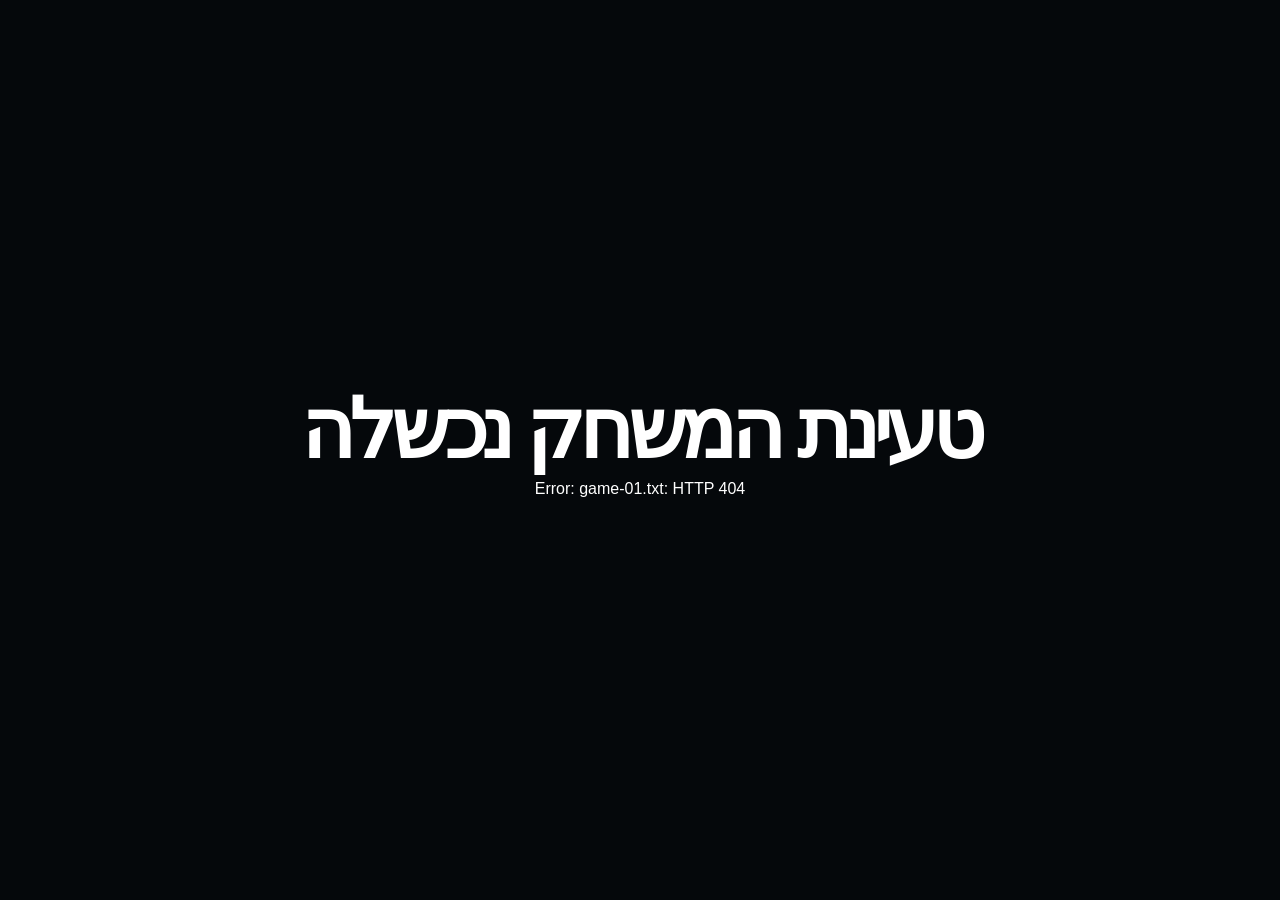
==== frontline-middle-east/index.html @ 78fa32b1 "Publish Frontline Middle East prototype page" ====
<!doctype html>
<html lang="he" dir="rtl">
<head>
  <meta charset="utf-8" />
  <meta name="viewport" content="width=device-width, initial-scale=1, maximum-scale=1, user-scalable=no" />
  <title>Frontline: Middle East — Prototype</title>
  <style>
:root {
  color-scheme: dark;
  font-family: Inter, Arial, "Noto Sans Hebrew", sans-serif;
  background: #05080b;
}

* { box-sizing: border-box; }
html, body { width: 100%; height: 100%; margin: 0; overflow: hidden; background: #05080b; }
body { user-select: none; }
button { font: inherit; }

#app { position: relative; width: 100%; height: 100%; isolation: isolate; }
#gameCanvas { display: block; width: 100%; height: 100%; background: #0a0e11; cursor: crosshair; image-rendering: auto; }

.overlay {
  position: absolute;
  z-index: 10;
  top: 50%;
  left: 50%;
  transform: translate(-50%, -50%);
  width: min(760px, calc(100vw - 34px));
  padding: 34px;
  border: 1px solid rgba(255,255,255,.16);
  border-radius: 18px;
  background: linear-gradient(145deg, rgba(8,14,18,.96), rgba(14,20,24,.88));
  box-shadow: 0 26px 90px rgba(0,0,0,.58), inset 0 1px rgba(255,255,255,.07);
  backdrop-filter: blur(16px);
}

.menu-card::before {
  content: "";
  position: absolute;
  inset: 0;
  pointer-events: none;
  border-radius: inherit;
  background: radial-gradient(circle at 82% 12%, rgba(255,157,73,.16), transparent 32%);
}

.eyebrow { direction: ltr; letter-spacing: .18em; font-size: 11px; opacity: .65; font-weight: 800; }
h1 { direction: ltr; margin: 10px 0 12px; font-size: clamp(45px, 7vw, 82px); line-height: .82; letter-spacing: -.065em; text-align: left; font-weight: 950; }
h1 span { color: #df9b58; font-size: .68em; letter-spacing: .02em; }
.lead { margin: 0 0 20px; line-height: 1.55; color: #cfd5d7; max-width: 650px; }

.mission-list { display: grid; grid-template-columns: repeat(3, 1fr); gap: 10px; margin: 20px 0; }
.mission {
  position: relative;
  min-height: 114px;
  padding: 15px;
  text-align: right;
  color: #e8edee;
  border: 1px solid rgba(255,255,255,.12);
  border-radius: 12px;
  background: rgba(255,255,255,.035);
  cursor: pointer;
  transition: transform .15s ease, border-color .15s ease, background .15s ease;
}
.mission:hover { transform: translateY(-2px); border-color: rgba(255,255,255,.28); }
.mission.active { border-color: #df9b58; background: rgba(223,155,88,.12); box-shadow: inset 0 0 0 1px rgba(223,155,88,.14); }
.mission b, .mission span, .mission em { display: block; }
.mission b { margin-bottom: 7px; font-size: 16px; }
.mission span { font-size: 12px; line-height: 1.45; color: #aeb9bd; }
.mission em { position: absolute; bottom: 12px; left: 12px; color: #7fd7a8; font-size: 10px; font-style: normal; font-weight: 800; }

button {
  appearance: none;
  border: 1px solid rgba(255,255,255,.18);
  border-radius: 10px;
  padding: 12px 18px;
  color: white;
  background: rgba(255,255,255,.06);
  cursor: pointer;
}
button:hover { background: rgba(255,255,255,.12); }
button.primary { width: 100%; border-color: #efb374; color: #0c1012; background: linear-gradient(180deg, #f1bc84, #d98b40); font-weight: 900; box-shadow: 0 9px 28px rgba(218,139,64,.22); }
button.primary:hover { filter: brightness(1.08); }

.controls-line { margin-top: 13px; font-size: 11px; color: #aeb7ba; text-align: center; }
.disclaimer { margin: 13px 0 0; padding-top: 12px; border-top: 1px solid rgba(255,255,255,.08); color: #7f8b8f; font-size: 10px; line-height: 1.45; }

.compact { width: min(390px, calc(100vw - 34px)); text-align: center; }
.compact h2 { margin: 8px 0 18px; font-size: 28px; }
.compact button { display: block; width: 100%; margin-top: 9px; }
.compact p { color: #b8c1c4; line-height: 1.55; }

.prompt { position: absolute; z-index: 6; left: 50%; bottom: 21%; transform: translateX(-50%); padding: 8px 14px; border: 1px solid rgba(255,255,255,.2); border-radius: 8px; background: rgba(7,10,12,.76); color: white; font-size: 13px; box-shadow: 0 8px 30px rgba(0,0,0,.35); }
.toast { position: absolute; z-index: 7; left: 50%; top: 14%; transform: translateX(-50%); padding: 10px 18px; border-radius: 9px; background: rgba(9,13,16,.82); border: 1px solid rgba(255,255,255,.13); color: #f2f4f4; font-weight: 800; font-size: 13px; transition: opacity .2s ease; }
.hidden { display: none !important; }

@media (max-width: 740px) {
  .overlay { padding: 22px; }
  .mission-list { grid-template-columns: 1fr; }
  .mission { min-height: 74px; }
  .mission em { position: static; margin-top: 6px; }
  h1 { font-size: 46px; }
}

</style>
</head>
<body>
  <main id="app">
    <canvas id="gameCanvas" aria-label="משחק יריות גוף ראשון"></canvas>

    <section id="mainMenu" class="overlay menu-card">
      <div class="eyebrow">PLAYABLE VERTICAL SLICE · OFFLINE</div>
      <h1>FRONTLINE<br><span>MIDDLE EAST</span></h1>
      <p class="lead">אב־טיפוס FPS מקורי עם שלוש חזיתות, תנועה חלקה, בינה מלאכותית, משימות, נשק, מינימפה ומערכת ייבוא מפות אזרחיות.</p>

      <div id="missionList" class="mission-list">
        <button class="mission active" data-level="south">
          <b>החזית הדרומית</b>
          <span>ישראל מול חמאס · רובע חופי צפוף</span>
          <em>זמין</em>
        </button>
        <button class="mission" data-level="north">
          <b>החזית הצפונית</b>
          <span>ישראל מול חיזבאללה · עיירת גבעות</span>
          <em>זמין</em>
        </button>
        <button class="mission" data-level="east">
          <b>החזית המזרחית</b>
          <span>ישראל מול איראן · מתחם תעשייתי</span>
          <em>זמין</em>
        </button>
      </div>

      <button id="startButton" class="primary">התחל משימה</button>
      <div class="controls-line">WASD תנועה · עכבר כיוון · לחצן שמאלי ירי · Shift ריצה · R טעינה · E אינטראקציה · Esc השהיה</div>
      <p class="disclaimer">המפות במשחק הן המחשה בדיונית. הממיר המצורף משתמש רק בגאוגרפיה אזרחית פומבית ומסנן מתקנים צבאיים ותשתיות רגישות.</p>
    </section>

    <section id="pauseMenu" class="overlay compact hidden">
      <h2>המשחק מושהה</h2>
      <button id="resumeButton" class="primary">המשך</button>
      <button id="restartButton">התחל מחדש</button>
      <button id="backButton">חזרה לתפריט</button>
    </section>

    <section id="resultMenu" class="overlay compact hidden">
      <div id="resultKicker" class="eyebrow">MISSION COMPLETE</div>
      <h2 id="resultTitle">המשימה הושלמה</h2>
      <p id="resultStats"></p>
      <button id="resultRestart" class="primary">שחק שוב</button>
      <button id="resultBack">בחירת חזית</button>
    </section>

    <div id="interactionPrompt" class="prompt hidden">E · אינטראקציה</div>
    <div id="toast" class="toast hidden"></div>
  </main>

  <script>
window.IMPORTED_LEVEL = null;
(async () => {
  try {
    const files = ["game-01.txt", "game-02.txt", "game-03.txt", "game-04.txt"];
    const parts = await Promise.all(files.map(async (file) => {
      const response = await fetch(file, { cache: "no-store" });
      if (!response.ok) throw new Error(`${file}: HTTP ${response.status}`);
      return response.text();
    }));
    (0, eval)(parts.join(""));
  } catch (error) {
    console.error(error);
    document.body.innerHTML = `<main style="font-family:Arial,sans-serif;background:#05080b;color:white;min-height:100vh;display:grid;place-items:center;text-align:center;padding:30px"><div><h1>טעינת המשחק נכשלה</h1><p>${String(error)}</p></div></main>`;
  }
})();
</script>
</body>
</html>
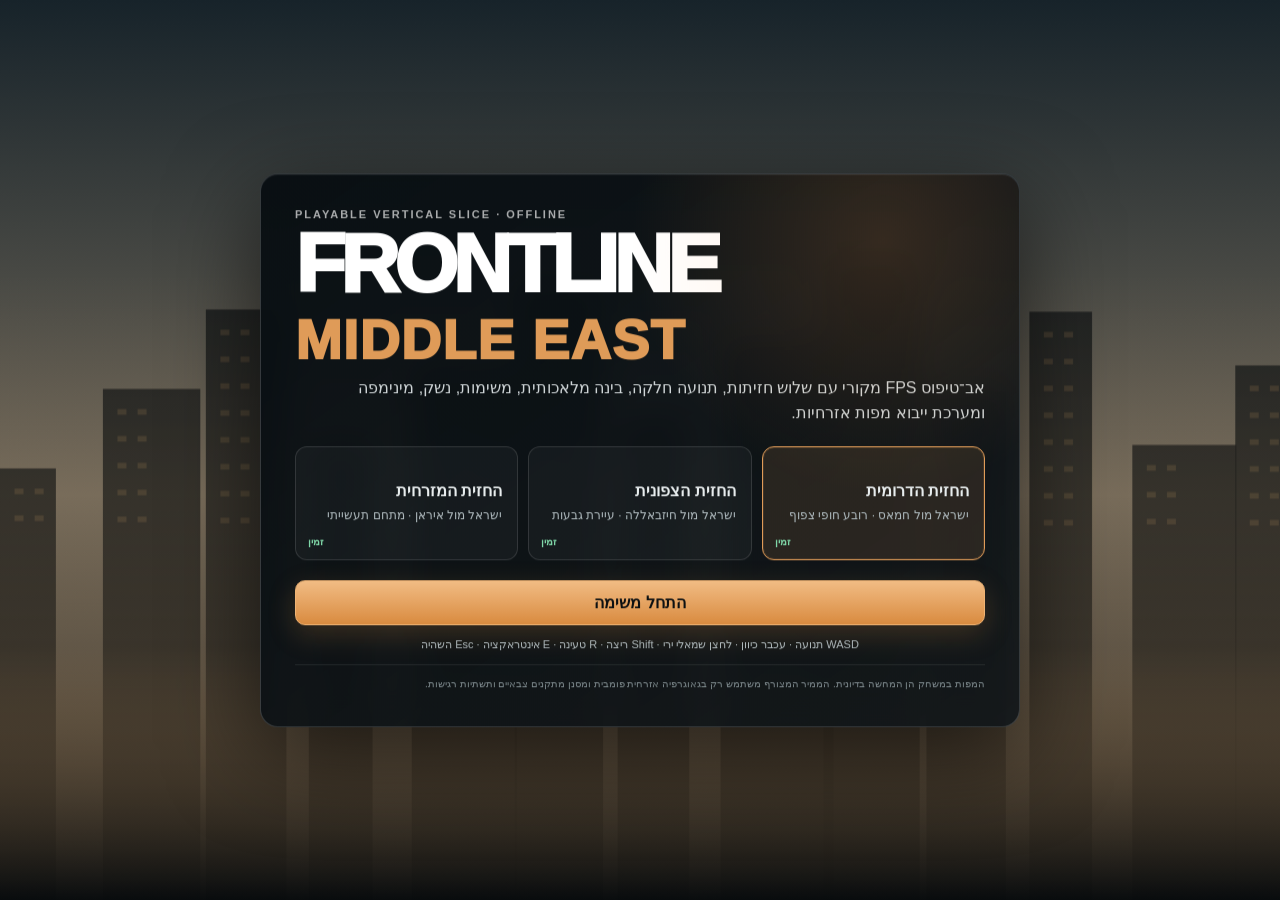
==== commit f5bc0dcc: "Finish online Frontline game loader" ====
--- a/frontline-middle-east/index.html
+++ b/frontline-middle-east/index.html
@@ -158,13 +158,20 @@
 window.IMPORTED_LEVEL = null;
 (async () => {
   try {
-    const files = ["game-01.txt", "game-02.txt", "game-03.txt", "game-04.txt"];
+    const files = ["game-1.dat", "game-2.dat"];
     const parts = await Promise.all(files.map(async (file) => {
       const response = await fetch(file, { cache: "no-store" });
       if (!response.ok) throw new Error(`${file}: HTTP ${response.status}`);
       return response.text();
     }));
-    (0, eval)(parts.join(""));
+    const binary = atob(parts.join(""));
+    const bytes = Uint8Array.from(binary, char => char.charCodeAt(0));
+    if (!("DecompressionStream" in window)) {
+      throw new Error("הדפדפן אינו תומך בטעינת המשחק. יש לפתוח ב-Chrome או Edge מעודכנים.");
+    }
+    const stream = new Blob([bytes]).stream().pipeThrough(new DecompressionStream("gzip"));
+    const code = await new Response(stream).text();
+    (0, eval)(code);
   } catch (error) {
     console.error(error);
     document.body.innerHTML = `<main style="font-family:Arial,sans-serif;background:#05080b;color:white;min-height:100vh;display:grid;place-items:center;text-align:center;padding:30px"><div><h1>טעינת המשחק נכשלה</h1><p>${String(error)}</p></div></main>`;
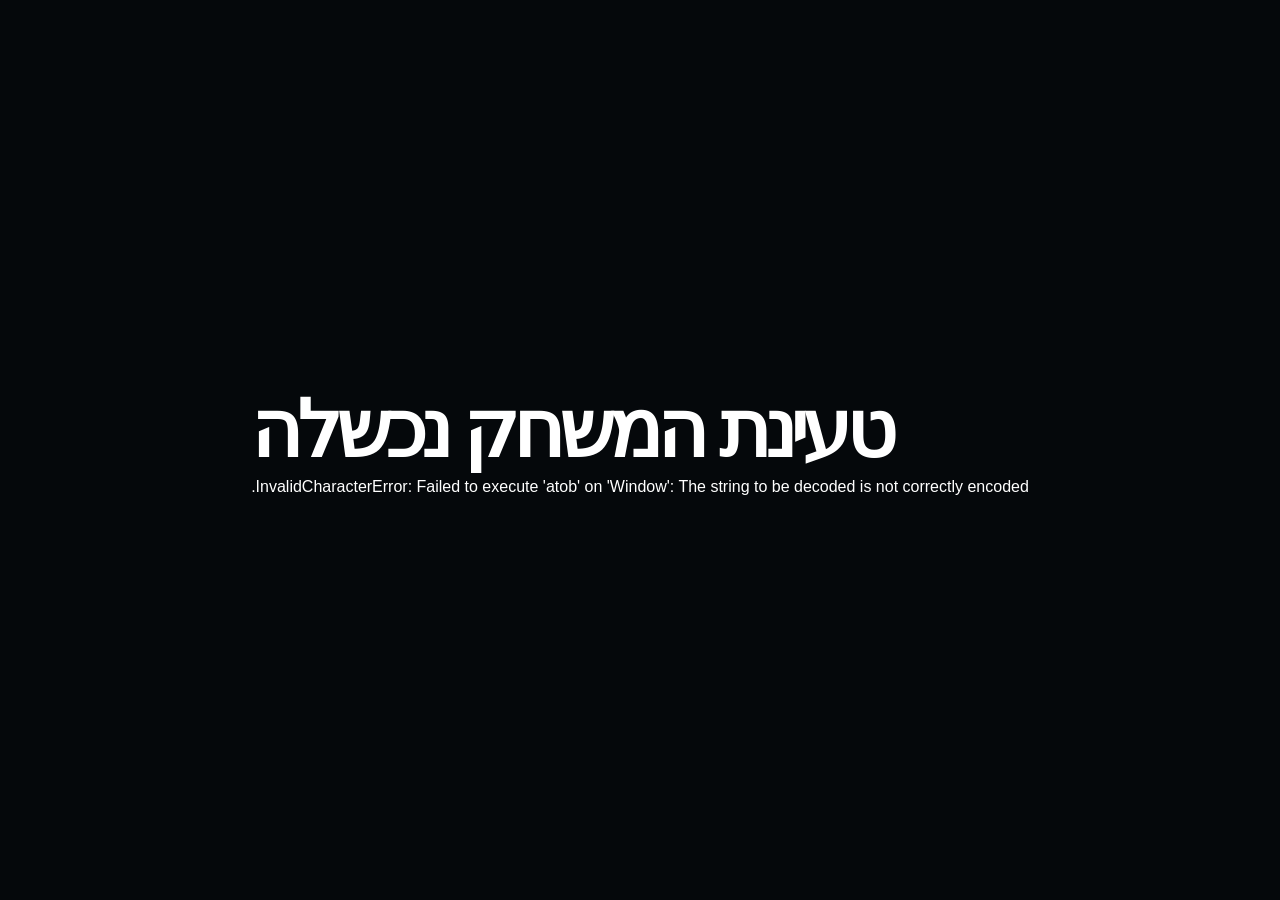
==== commit 349635e2: "Deploy Frontline loop build 0.4" ====
--- a/frontline-middle-east/index.html
+++ b/frontline-middle-east/index.html
@@ -3,141 +3,66 @@
 <head>
   <meta charset="utf-8" />
   <meta name="viewport" content="width=device-width, initial-scale=1, maximum-scale=1, user-scalable=no" />
-  <title>Frontline: Middle East — Prototype</title>
-  <style>
-:root {
-  color-scheme: dark;
-  font-family: Inter, Arial, "Noto Sans Hebrew", sans-serif;
-  background: #05080b;
-}
-
-* { box-sizing: border-box; }
-html, body { width: 100%; height: 100%; margin: 0; overflow: hidden; background: #05080b; }
-body { user-select: none; }
-button { font: inherit; }
-
-#app { position: relative; width: 100%; height: 100%; isolation: isolate; }
-#gameCanvas { display: block; width: 100%; height: 100%; background: #0a0e11; cursor: crosshair; image-rendering: auto; }
-
-.overlay {
-  position: absolute;
-  z-index: 10;
-  top: 50%;
-  left: 50%;
-  transform: translate(-50%, -50%);
-  width: min(760px, calc(100vw - 34px));
-  padding: 34px;
-  border: 1px solid rgba(255,255,255,.16);
-  border-radius: 18px;
-  background: linear-gradient(145deg, rgba(8,14,18,.96), rgba(14,20,24,.88));
-  box-shadow: 0 26px 90px rgba(0,0,0,.58), inset 0 1px rgba(255,255,255,.07);
-  backdrop-filter: blur(16px);
-}
-
-.menu-card::before {
-  content: "";
-  position: absolute;
-  inset: 0;
-  pointer-events: none;
-  border-radius: inherit;
-  background: radial-gradient(circle at 82% 12%, rgba(255,157,73,.16), transparent 32%);
-}
-
-.eyebrow { direction: ltr; letter-spacing: .18em; font-size: 11px; opacity: .65; font-weight: 800; }
-h1 { direction: ltr; margin: 10px 0 12px; font-size: clamp(45px, 7vw, 82px); line-height: .82; letter-spacing: -.065em; text-align: left; font-weight: 950; }
-h1 span { color: #df9b58; font-size: .68em; letter-spacing: .02em; }
-.lead { margin: 0 0 20px; line-height: 1.55; color: #cfd5d7; max-width: 650px; }
-
-.mission-list { display: grid; grid-template-columns: repeat(3, 1fr); gap: 10px; margin: 20px 0; }
-.mission {
-  position: relative;
-  min-height: 114px;
-  padding: 15px;
-  text-align: right;
-  color: #e8edee;
-  border: 1px solid rgba(255,255,255,.12);
-  border-radius: 12px;
-  background: rgba(255,255,255,.035);
-  cursor: pointer;
-  transition: transform .15s ease, border-color .15s ease, background .15s ease;
-}
-.mission:hover { transform: translateY(-2px); border-color: rgba(255,255,255,.28); }
-.mission.active { border-color: #df9b58; background: rgba(223,155,88,.12); box-shadow: inset 0 0 0 1px rgba(223,155,88,.14); }
-.mission b, .mission span, .mission em { display: block; }
-.mission b { margin-bottom: 7px; font-size: 16px; }
-.mission span { font-size: 12px; line-height: 1.45; color: #aeb9bd; }
-.mission em { position: absolute; bottom: 12px; left: 12px; color: #7fd7a8; font-size: 10px; font-style: normal; font-weight: 800; }
-
-button {
-  appearance: none;
-  border: 1px solid rgba(255,255,255,.18);
-  border-radius: 10px;
-  padding: 12px 18px;
-  color: white;
-  background: rgba(255,255,255,.06);
-  cursor: pointer;
-}
-button:hover { background: rgba(255,255,255,.12); }
-button.primary { width: 100%; border-color: #efb374; color: #0c1012; background: linear-gradient(180deg, #f1bc84, #d98b40); font-weight: 900; box-shadow: 0 9px 28px rgba(218,139,64,.22); }
-button.primary:hover { filter: brightness(1.08); }
-
-.controls-line { margin-top: 13px; font-size: 11px; color: #aeb7ba; text-align: center; }
-.disclaimer { margin: 13px 0 0; padding-top: 12px; border-top: 1px solid rgba(255,255,255,.08); color: #7f8b8f; font-size: 10px; line-height: 1.45; }
-
-.compact { width: min(390px, calc(100vw - 34px)); text-align: center; }
-.compact h2 { margin: 8px 0 18px; font-size: 28px; }
-.compact button { display: block; width: 100%; margin-top: 9px; }
-.compact p { color: #b8c1c4; line-height: 1.55; }
-
-.prompt { position: absolute; z-index: 6; left: 50%; bottom: 21%; transform: translateX(-50%); padding: 8px 14px; border: 1px solid rgba(255,255,255,.2); border-radius: 8px; background: rgba(7,10,12,.76); color: white; font-size: 13px; box-shadow: 0 8px 30px rgba(0,0,0,.35); }
-.toast { position: absolute; z-index: 7; left: 50%; top: 14%; transform: translateX(-50%); padding: 10px 18px; border-radius: 9px; background: rgba(9,13,16,.82); border: 1px solid rgba(255,255,255,.13); color: #f2f4f4; font-weight: 800; font-size: 13px; transition: opacity .2s ease; }
-.hidden { display: none !important; }
-
-@media (max-width: 740px) {
-  .overlay { padding: 22px; }
-  .mission-list { grid-template-columns: 1fr; }
-  .mission { min-height: 74px; }
-  .mission em { position: static; margin-top: 6px; }
-  h1 { font-size: 46px; }
-}
-
+  <meta name="theme-color" content="#070b0e" />
+  <title>Frontline: Middle East — Loop Build 0.4</title>
+  <style>:root{color-scheme:dark;font-family:Inter,Arial,"Noto Sans Hebrew",sans-serif;background:#05080b;--accent:#df9b58}*{box-sizing:border-box}html,body{width:100%;height:100%;margin:0;overflow:hidden;background:#05080b}body{user-select:none}button{font:inherit}#app{position:relative;width:100%;height:100%;isolation:isolate}#gameCanvas{display:block;width:100%;height:100%;background:#090d10;cursor:crosshair}.hidden{display:none!important}
+.boot-screen{position:absolute;z-index:30;inset:0;display:grid;place-content:center;gap:16px;background:radial-gradient(circle at center,#172028,#040607 70%);text-align:center;transition:opacity .55s ease,visibility .55s ease}.boot-screen.done{opacity:0;visibility:hidden}.boot-mark{direction:ltr;font-size:clamp(38px,7vw,78px);font-weight:950;letter-spacing:-.055em}.boot-line{width:min(340px,60vw);height:2px;background:#ffffff1a;overflow:hidden}.boot-line span{display:block;width:35%;height:100%;background:var(--accent);animation:boot 1.25s ease-in-out infinite}.boot-screen small{direction:ltr;color:#ffffff73;letter-spacing:.2em;font-size:9px}@keyframes boot{0%{transform:translateX(-110%)}100%{transform:translateX(400%)}}
+.overlay{position:absolute;z-index:10;top:50%;left:50%;transform:translate(-50%,-50%);width:min(860px,calc(100vw - 34px));padding:30px;border:1px solid #ffffff26;border-radius:17px;background:linear-gradient(145deg,#070c10f7,#10161be6);box-shadow:0 30px 105px #000a,inset 0 1px #ffffff12;backdrop-filter:blur(18px)}.menu-card:before{content:"";position:absolute;inset:0;border-radius:inherit;pointer-events:none;background:radial-gradient(circle at 84% 9%,#df9b582e,transparent 31%)}.menu-topline{position:relative;display:flex;align-items:center;justify-content:space-between;gap:14px}.eyebrow{direction:ltr;letter-spacing:.18em;font-size:10px;opacity:.62;font-weight:900}.live-badge{direction:ltr;display:flex;align-items:center;gap:7px;color:#90c8a8;font-size:9px;font-weight:900;letter-spacing:.12em}.live-badge i{width:6px;height:6px;border-radius:50%;background:#66d58f;box-shadow:0 0 13px #66d58f}h1{position:relative;direction:ltr;margin:11px 0 9px;font-size:clamp(45px,7vw,78px);line-height:.82;letter-spacing:-.067em;text-align:left;font-weight:950}h1 span{color:var(--accent);font-size:.67em;letter-spacing:.025em}.lead{position:relative;margin:0 0 16px;line-height:1.52;color:#c9d1d4;max-width:690px;font-size:14px}.section-label{position:relative;margin:13px 0 8px;color:#ffffff7a;font-size:10px;font-weight:900;letter-spacing:.07em}
+.mission-list{position:relative;display:grid;grid-template-columns:repeat(3,1fr);gap:9px}.mission{position:relative;min-height:105px;padding:14px;text-align:right;color:#e9edef;border:1px solid #ffffff1c;border-radius:10px;background:#ffffff08;cursor:pointer;transition:.16s ease;overflow:hidden}.mission:after{content:"";position:absolute;inset:auto 0 0;height:2px;transform:scaleX(0);background:var(--accent);transition:transform .16s}.mission:hover{transform:translateY(-2px);border-color:#ffffff40;background:#ffffff0e}.mission.active{border-color:#df9b58c7;background:#df9b581b;box-shadow:inset 0 0 0 1px #df9b581a}.mission.active:after{transform:scaleX(1)}.mission b,.mission span,.mission em{display:block}.mission b{margin-bottom:6px;font-size:15px}.mission span{color:#aeb8bc;font-size:11px;line-height:1.4}.mission em{position:absolute;bottom:10px;left:11px;direction:ltr;color:#d8a26d;font-size:8px;font-style:normal;font-weight:900;letter-spacing:.09em}.difficulty-list{position:relative;display:grid;grid-template-columns:repeat(3,1fr);gap:8px;margin-bottom:13px}.difficulty-list button{padding:9px 12px;text-align:right}.difficulty-list button small{display:block;margin-top:2px;color:#ffffff73;font-size:9px}.difficulty-list button.active{border-color:#df9b58cc;background:#df9b581f}
+button{appearance:none;border:1px solid #ffffff29;border-radius:9px;padding:11px 17px;color:#fff;background:#ffffff0e;cursor:pointer;transition:.14s}button:hover{background:#ffffff1b;border-color:#ffffff47}button.primary{display:flex;align-items:center;justify-content:center;gap:15px;width:100%;border-color:#efb374;color:#0c1012;background:linear-gradient(180deg,#efbb83,#d88a40);font-weight:950;box-shadow:0 9px 30px #da8b4033}button.primary:hover{filter:brightness(1.07)}button kbd{border:1px solid #00000047;border-radius:4px;padding:2px 5px;background:#0000001f;font:700 8px Arial}.controls-line{margin-top:10px;color:#aeb7ba;font-size:10px;text-align:center}.disclaimer{margin:10px 0 0;padding-top:9px;border-top:1px solid #ffffff12;color:#778489;font-size:9px;line-height:1.4}.compact{width:min(410px,calc(100vw - 34px));text-align:center}.compact h2{margin:8px 0 17px;font-size:28px}.compact button{display:block;width:100%;margin-top:8px}.compact p{color:#b8c1c4;line-height:1.55}.result-medals{display:flex;justify-content:center;flex-wrap:wrap;gap:7px;margin:12px 0 17px}.result-medals span{padding:6px 9px;border:1px solid #df9b5847;border-radius:20px;color:#e8b27b;background:#df9b5814;font-size:10px;font-weight:800}
+.prompt{position:absolute;z-index:7;left:50%;bottom:18%;transform:translateX(-50%);min-width:220px;padding:9px 13px;border:1px solid #ffffff30;border-radius:7px;background:#05090cc9;box-shadow:0 8px 34px #00000073;color:#fff;text-align:center;font-size:12px}.prompt strong{display:inline-grid;place-items:center;width:23px;height:23px;margin-left:8px;border:1px solid #ffffff61;border-radius:4px;background:#ffffff0f;font-size:11px}.hold-track{height:3px;margin-top:7px;overflow:hidden;background:#ffffff1f}.hold-track i{display:block;width:0;height:100%;background:var(--accent);transition:width .05s linear}.toast{position:absolute;z-index:8;left:50%;top:13%;transform:translateX(-50%);padding:9px 17px;border-radius:8px;background:#060a0dd6;border:1px solid #ffffff1f;box-shadow:0 10px 35px #00000059;color:#f2f4f4;font-weight:850;font-size:12px}.kill-feed{position:absolute;z-index:7;top:22px;right:22px;width:min(320px,36vw);pointer-events:none}.kill-feed div{margin-bottom:5px;padding:7px 10px;border-right:2px solid var(--accent);background:linear-gradient(90deg,transparent,#05090cad);color:#ffffffe0;text-align:right;font-size:10px;animation:feedIn .2s ease}@keyframes feedIn{from{opacity:0;transform:translateX(12px)}}.subtitle{position:absolute;z-index:7;left:50%;bottom:10%;transform:translateX(-50%);max-width:min(700px,82vw);padding:7px 12px;background:#000a;color:#fff;text-align:center;font-size:12px}
+@media(max-height:760px) and (min-width:741px){.overlay{padding:20px 24px}h1{font-size:58px}.lead{margin-bottom:9px;font-size:12px}.mission{min-height:88px}.section-label{margin-top:8px}.controls-line,.disclaimer{display:none}}@media(max-width:740px){.overlay{max-height:calc(100vh - 20px);overflow:auto;padding:20px}.mission-list,.difficulty-list{grid-template-columns:1fr}.mission{min-height:72px}.mission em{position:static;margin-top:5px}h1{font-size:44px}.menu-topline{align-items:flex-start}.controls-line{line-height:1.5}}
 </style>
 </head>
 <body>
   <main id="app">
     <canvas id="gameCanvas" aria-label="משחק יריות גוף ראשון"></canvas>
 
-    <section id="mainMenu" class="overlay menu-card">
-      <div class="eyebrow">PLAYABLE VERTICAL SLICE · OFFLINE</div>
+    <div id="bootScreen" class="boot-screen">
+      <div class="boot-mark">FRONTLINE</div>
+      <div class="boot-line"><span></span></div>
+      <small>INITIALIZING COMBAT SYSTEMS</small>
+    </div>
+
+    <section id="mainMenu" class="overlay menu-card hidden">
+      <div class="menu-topline">
+        <div class="eyebrow">PLAYABLE VERTICAL SLICE · LOOP BUILD 0.4</div>
+        <div class="live-badge"><i></i> LIVE DEVELOPMENT</div>
+      </div>
       <h1>FRONTLINE<br><span>MIDDLE EAST</span></h1>
-      <p class="lead">אב־טיפוס FPS מקורי עם שלוש חזיתות, תנועה חלקה, בינה מלאכותית, משימות, נשק, מינימפה ומערכת ייבוא מפות אזרחיות.</p>
+      <p class="lead">אב־טיפוס FPS מקורי ומשופר: כיוון דרך הכוונת, החלקה, רימונים, שני כלי נשק, אויבים טקטיים, תגבורות ואפקטי קרב קולנועיים.</p>
 
+      <div class="section-label">בחר חזית</div>
       <div id="missionList" class="mission-list">
         <button class="mission active" data-level="south">
-          <b>החזית הדרומית</b>
-          <span>ישראל מול חמאס · רובע חופי צפוף</span>
-          <em>זמין</em>
+          <b>החזית הדרומית</b><span>רובע חופי צפוף · לחימה מטווח קצר</span><em>OPERATION SANDGLASS</em>
         </button>
         <button class="mission" data-level="north">
-          <b>החזית הצפונית</b>
-          <span>ישראל מול חיזבאללה · עיירת גבעות</span>
-          <em>זמין</em>
+          <b>החזית הצפונית</b><span>עיירת גבעות · קווי ראייה משתנים</span><em>OPERATION CEDAR</em>
         </button>
         <button class="mission" data-level="east">
-          <b>החזית המזרחית</b>
-          <span>ישראל מול איראן · מתחם תעשייתי</span>
-          <em>זמין</em>
+          <b>החזית המזרחית</b><span>מתחם תעשייתי · קרבות לטווח בינוני</span><em>OPERATION ANVIL</em>
         </button>
       </div>
 
-      <button id="startButton" class="primary">התחל משימה</button>
-      <div class="controls-line">WASD תנועה · עכבר כיוון · לחצן שמאלי ירי · Shift ריצה · R טעינה · E אינטראקציה · Esc השהיה</div>
-      <p class="disclaimer">המפות במשחק הן המחשה בדיונית. הממיר המצורף משתמש רק בגאוגרפיה אזרחית פומבית ומסנן מתקנים צבאיים ותשתיות רגישות.</p>
+      <div class="section-label">רמת קושי</div>
+      <div id="difficultyList" class="difficulty-list">
+        <button data-difficulty="regular">רגיל<small>מאוזן ונגיש</small></button>
+        <button class="active" data-difficulty="hardened">קשוח<small>AI מהיר וטקטי</small></button>
+        <button data-difficulty="veteran">ותיק<small>מעט מקום לטעויות</small></button>
+      </div>
+
+      <button id="startButton" class="primary"><span>התחל משימה</span><kbd>ENTER</kbd></button>
+      <div class="controls-line">WASD תנועה · עכבר כיוון · קליק ירי · קליק ימני כוונת · Shift ריצה · Ctrl החלקה · G רימון · 1/2 החלפת נשק</div>
+      <p class="disclaimer">כל המפות והמשימות הן המחשה בדיונית. אין במשחק שחזור של מתקנים צבאיים, מטרות אזרחיות או תשתיות רגישות.</p>
     </section>
 
     <section id="pauseMenu" class="overlay compact hidden">
+      <div class="eyebrow">TACTICAL PAUSE</div>
       <h2>המשחק מושהה</h2>
       <button id="resumeButton" class="primary">המשך</button>
+      <button id="fullscreenButton">מסך מלא</button>
+      <button id="qualityButton">איכות: גבוהה</button>
       <button id="restartButton">התחל מחדש</button>
       <button id="backButton">חזרה לתפריט</button>
     </section>
@@ -146,37 +71,20 @@
       <div id="resultKicker" class="eyebrow">MISSION COMPLETE</div>
       <h2 id="resultTitle">המשימה הושלמה</h2>
       <p id="resultStats"></p>
+      <div id="resultMedals" class="result-medals"></div>
       <button id="resultRestart" class="primary">שחק שוב</button>
       <button id="resultBack">בחירת חזית</button>
     </section>
 
-    <div id="interactionPrompt" class="prompt hidden">E · אינטראקציה</div>
+    <div id="interactionPrompt" class="prompt hidden"><strong>E</strong><span id="interactionText">אינטראקציה</span><div class="hold-track"><i id="interactionProgress"></i></div></div>
     <div id="toast" class="toast hidden"></div>
+    <div id="killFeed" class="kill-feed"></div>
+    <div id="subtitle" class="subtitle hidden"></div>
   </main>
 
   <script>
-window.IMPORTED_LEVEL = null;
-(async () => {
-  try {
-    const files = ["game-1.dat", "game-2.dat"];
-    const parts = await Promise.all(files.map(async (file) => {
-      const response = await fetch(file, { cache: "no-store" });
-      if (!response.ok) throw new Error(`${file}: HTTP ${response.status}`);
-      return response.text();
-    }));
-    const binary = atob(parts.join(""));
-    const bytes = Uint8Array.from(binary, char => char.charCodeAt(0));
-    if (!("DecompressionStream" in window)) {
-      throw new Error("הדפדפן אינו תומך בטעינת המשחק. יש לפתוח ב-Chrome או Edge מעודכנים.");
-    }
-    const stream = new Blob([bytes]).stream().pipeThrough(new DecompressionStream("gzip"));
-    const code = await new Response(stream).text();
-    (0, eval)(code);
-  } catch (error) {
-    console.error(error);
-    document.body.innerHTML = `<main style="font-family:Arial,sans-serif;background:#05080b;color:white;min-height:100vh;display:grid;place-items:center;text-align:center;padding:30px"><div><h1>טעינת המשחק נכשלה</h1><p>${String(error)}</p></div></main>`;
-  }
-})();
+window.IMPORTED_LEVEL=null;
+(async()=>{try{const files=["v04-01.dat", "v04-02.dat", "v04-03.dat", "v04-04.dat", "v04-05.dat", "v04-06.dat"],parts=await Promise.all(files.map(async f=>{const r=await fetch(f,{cache:"no-store"});if(!r.ok)throw new Error(`${f}: HTTP ${r.status}`);return r.text()})),binary=atob(parts.join("")),bytes=Uint8Array.from(binary,c=>c.charCodeAt(0));if(!("DecompressionStream" in window))throw new Error("יש לפתוח ב-Chrome או Edge מעודכנים");const stream=new Blob([bytes]).stream().pipeThrough(new DecompressionStream("gzip")),code=await new Response(stream).text();(0,eval)(code)}catch(error){console.error(error);document.body.innerHTML=`<main style="font-family:Arial;background:#05080b;color:white;min-height:100vh;display:grid;place-items:center;text-align:center;padding:30px"><div><h1>טעינת המשחק נכשלה</h1><p>${String(error)}</p></div></main>`}})();
 </script>
 </body>
 </html>
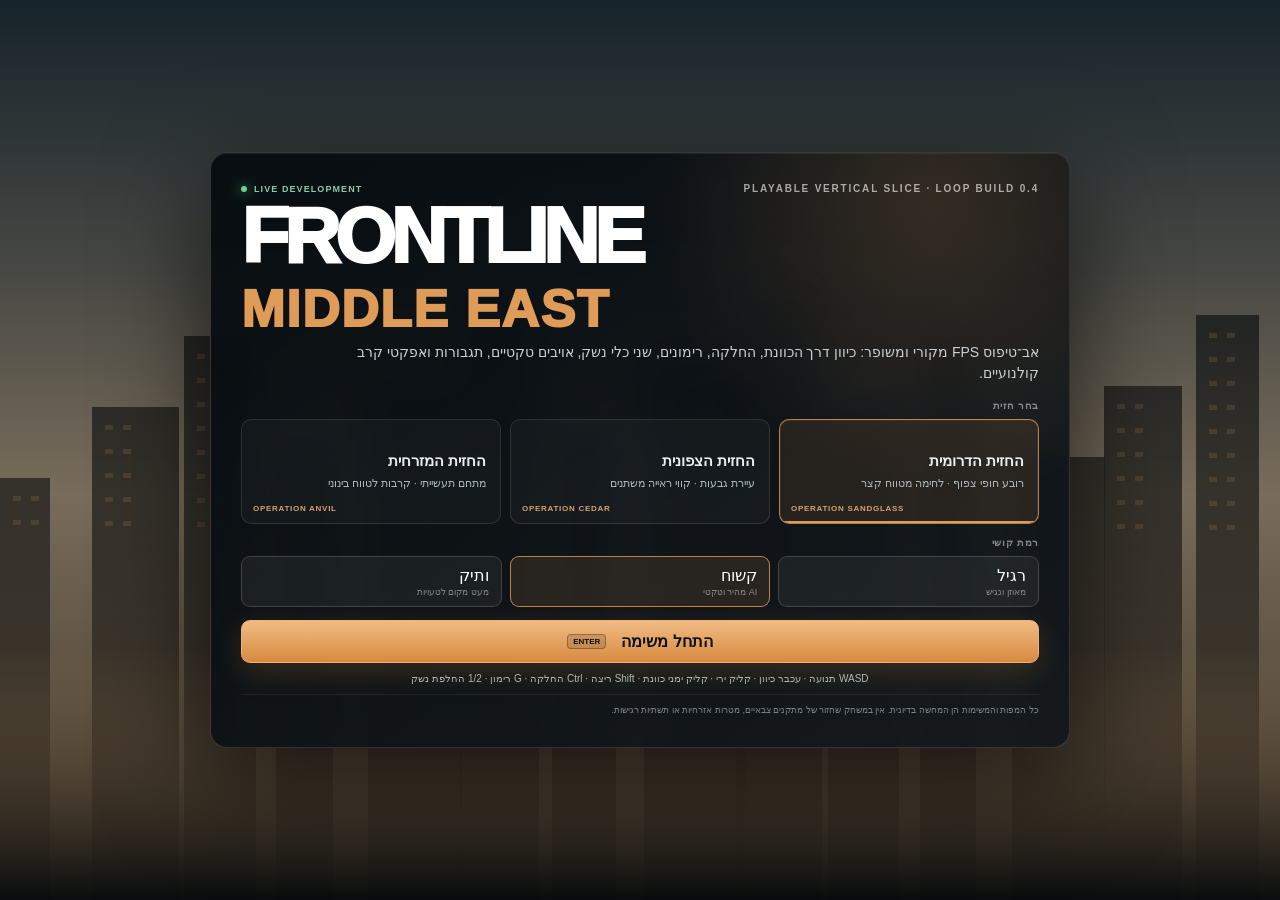
==== commit 09ce10c9: "Use verified Frontline engine chunks" ====
--- a/frontline-middle-east/index.html
+++ b/frontline-middle-east/index.html
@@ -84,7 +84,7 @@
 
   <script>
 window.IMPORTED_LEVEL=null;
-(async()=>{try{const files=["v04-01.dat", "v04-02.dat", "v04-03.dat", "v04-04.dat", "v04-05.dat", "v04-06.dat"],parts=await Promise.all(files.map(async f=>{const r=await fetch(f,{cache:"no-store"});if(!r.ok)throw new Error(`${f}: HTTP ${r.status}`);return r.text()})),binary=atob(parts.join("")),bytes=Uint8Array.from(binary,c=>c.charCodeAt(0));if(!("DecompressionStream" in window))throw new Error("יש לפתוח ב-Chrome או Edge מעודכנים");const stream=new Blob([bytes]).stream().pipeThrough(new DecompressionStream("gzip")),code=await new Response(stream).text();(0,eval)(code)}catch(error){console.error(error);document.body.innerHTML=`<main style="font-family:Arial;background:#05080b;color:white;min-height:100vh;display:grid;place-items:center;text-align:center;padding:30px"><div><h1>טעינת המשחק נכשלה</h1><p>${String(error)}</p></div></main>`}})();
+(async()=>{try{const files=["v04-01.dat", "v04-02a.dat", "v04-02b.dat", "v04-03.dat", "v04-04.dat", "v04-05.dat", "v04-06.dat"],parts=await Promise.all(files.map(async f=>{const r=await fetch(f,{cache:"no-store"});if(!r.ok)throw new Error(`${f}: HTTP ${r.status}`);return r.text()})),binary=atob(parts.join("").replace(/\s+/g,"")),bytes=Uint8Array.from(binary,c=>c.charCodeAt(0));if(!("DecompressionStream" in window))throw new Error("יש לפתוח ב-Chrome או Edge מעודכנים");const stream=new Blob([bytes]).stream().pipeThrough(new DecompressionStream("gzip")),code=await new Response(stream).text();(0,eval)(code)}catch(error){console.error(error);document.body.innerHTML=`<main style="font-family:Arial;background:#05080b;color:white;min-height:100vh;display:grid;place-items:center;text-align:center;padding:30px"><div><h1>טעינת המשחק נכשלה</h1><p>${String(error)}</p></div></main>`}})();
 </script>
 </body>
 </html>
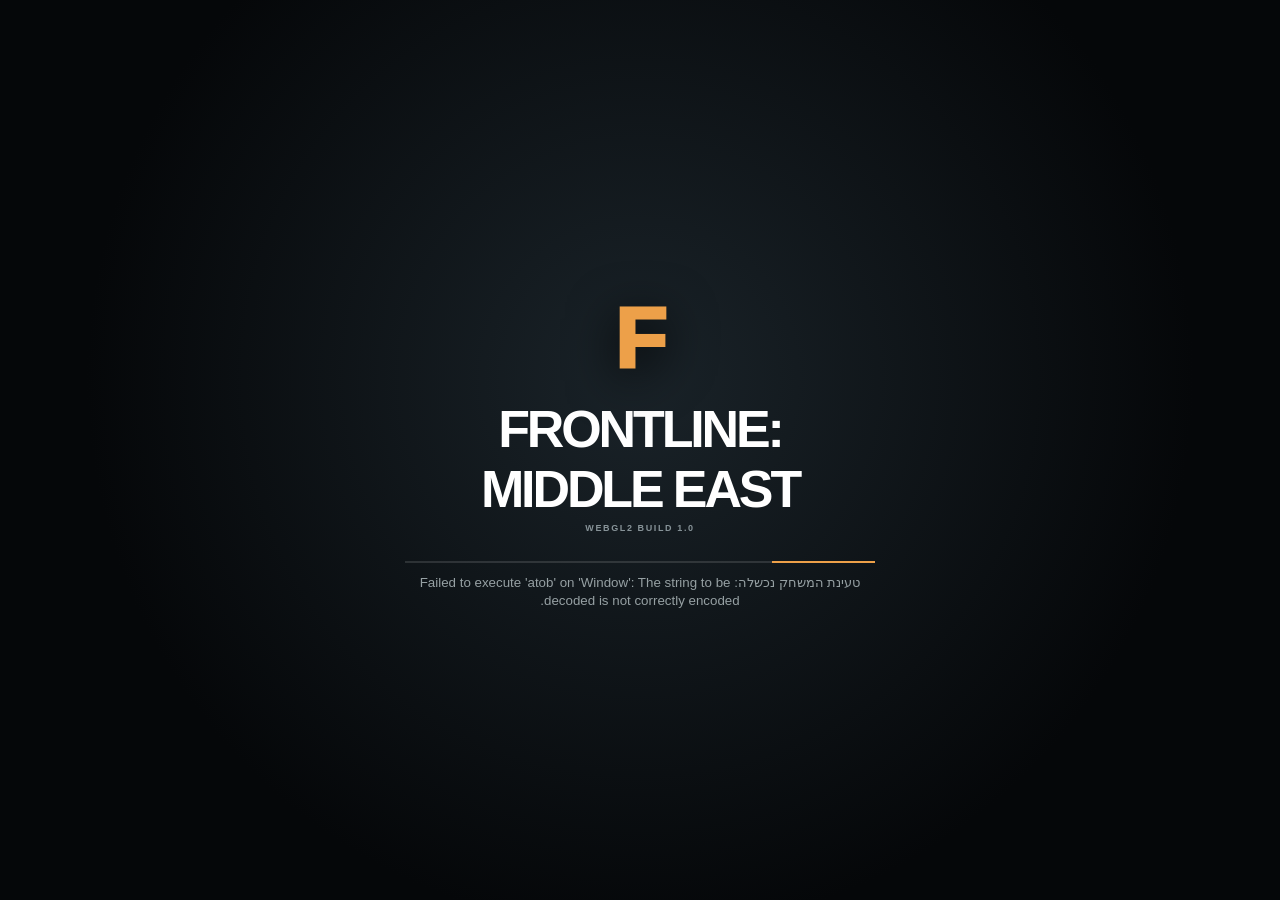
==== commit aad8e63b: "Deploy new Frontline WebGL2 3D build 1.0" ====
--- a/frontline-middle-east/index.html
+++ b/frontline-middle-east/index.html
@@ -1,90 +1 @@
-<!doctype html>
-<html lang="he" dir="rtl">
-<head>
-  <meta charset="utf-8" />
-  <meta name="viewport" content="width=device-width, initial-scale=1, maximum-scale=1, user-scalable=no" />
-  <meta name="theme-color" content="#070b0e" />
-  <title>Frontline: Middle East — Loop Build 0.4</title>
-  <style>:root{color-scheme:dark;font-family:Inter,Arial,"Noto Sans Hebrew",sans-serif;background:#05080b;--accent:#df9b58}*{box-sizing:border-box}html,body{width:100%;height:100%;margin:0;overflow:hidden;background:#05080b}body{user-select:none}button{font:inherit}#app{position:relative;width:100%;height:100%;isolation:isolate}#gameCanvas{display:block;width:100%;height:100%;background:#090d10;cursor:crosshair}.hidden{display:none!important}
-.boot-screen{position:absolute;z-index:30;inset:0;display:grid;place-content:center;gap:16px;background:radial-gradient(circle at center,#172028,#040607 70%);text-align:center;transition:opacity .55s ease,visibility .55s ease}.boot-screen.done{opacity:0;visibility:hidden}.boot-mark{direction:ltr;font-size:clamp(38px,7vw,78px);font-weight:950;letter-spacing:-.055em}.boot-line{width:min(340px,60vw);height:2px;background:#ffffff1a;overflow:hidden}.boot-line span{display:block;width:35%;height:100%;background:var(--accent);animation:boot 1.25s ease-in-out infinite}.boot-screen small{direction:ltr;color:#ffffff73;letter-spacing:.2em;font-size:9px}@keyframes boot{0%{transform:translateX(-110%)}100%{transform:translateX(400%)}}
-.overlay{position:absolute;z-index:10;top:50%;left:50%;transform:translate(-50%,-50%);width:min(860px,calc(100vw - 34px));padding:30px;border:1px solid #ffffff26;border-radius:17px;background:linear-gradient(145deg,#070c10f7,#10161be6);box-shadow:0 30px 105px #000a,inset 0 1px #ffffff12;backdrop-filter:blur(18px)}.menu-card:before{content:"";position:absolute;inset:0;border-radius:inherit;pointer-events:none;background:radial-gradient(circle at 84% 9%,#df9b582e,transparent 31%)}.menu-topline{position:relative;display:flex;align-items:center;justify-content:space-between;gap:14px}.eyebrow{direction:ltr;letter-spacing:.18em;font-size:10px;opacity:.62;font-weight:900}.live-badge{direction:ltr;display:flex;align-items:center;gap:7px;color:#90c8a8;font-size:9px;font-weight:900;letter-spacing:.12em}.live-badge i{width:6px;height:6px;border-radius:50%;background:#66d58f;box-shadow:0 0 13px #66d58f}h1{position:relative;direction:ltr;margin:11px 0 9px;font-size:clamp(45px,7vw,78px);line-height:.82;letter-spacing:-.067em;text-align:left;font-weight:950}h1 span{color:var(--accent);font-size:.67em;letter-spacing:.025em}.lead{position:relative;margin:0 0 16px;line-height:1.52;color:#c9d1d4;max-width:690px;font-size:14px}.section-label{position:relative;margin:13px 0 8px;color:#ffffff7a;font-size:10px;font-weight:900;letter-spacing:.07em}
-.mission-list{position:relative;display:grid;grid-template-columns:repeat(3,1fr);gap:9px}.mission{position:relative;min-height:105px;padding:14px;text-align:right;color:#e9edef;border:1px solid #ffffff1c;border-radius:10px;background:#ffffff08;cursor:pointer;transition:.16s ease;overflow:hidden}.mission:after{content:"";position:absolute;inset:auto 0 0;height:2px;transform:scaleX(0);background:var(--accent);transition:transform .16s}.mission:hover{transform:translateY(-2px);border-color:#ffffff40;background:#ffffff0e}.mission.active{border-color:#df9b58c7;background:#df9b581b;box-shadow:inset 0 0 0 1px #df9b581a}.mission.active:after{transform:scaleX(1)}.mission b,.mission span,.mission em{display:block}.mission b{margin-bottom:6px;font-size:15px}.mission span{color:#aeb8bc;font-size:11px;line-height:1.4}.mission em{position:absolute;bottom:10px;left:11px;direction:ltr;color:#d8a26d;font-size:8px;font-style:normal;font-weight:900;letter-spacing:.09em}.difficulty-list{position:relative;display:grid;grid-template-columns:repeat(3,1fr);gap:8px;margin-bottom:13px}.difficulty-list button{padding:9px 12px;text-align:right}.difficulty-list button small{display:block;margin-top:2px;color:#ffffff73;font-size:9px}.difficulty-list button.active{border-color:#df9b58cc;background:#df9b581f}
-button{appearance:none;border:1px solid #ffffff29;border-radius:9px;padding:11px 17px;color:#fff;background:#ffffff0e;cursor:pointer;transition:.14s}button:hover{background:#ffffff1b;border-color:#ffffff47}button.primary{display:flex;align-items:center;justify-content:center;gap:15px;width:100%;border-color:#efb374;color:#0c1012;background:linear-gradient(180deg,#efbb83,#d88a40);font-weight:950;box-shadow:0 9px 30px #da8b4033}button.primary:hover{filter:brightness(1.07)}button kbd{border:1px solid #00000047;border-radius:4px;padding:2px 5px;background:#0000001f;font:700 8px Arial}.controls-line{margin-top:10px;color:#aeb7ba;font-size:10px;text-align:center}.disclaimer{margin:10px 0 0;padding-top:9px;border-top:1px solid #ffffff12;color:#778489;font-size:9px;line-height:1.4}.compact{width:min(410px,calc(100vw - 34px));text-align:center}.compact h2{margin:8px 0 17px;font-size:28px}.compact button{display:block;width:100%;margin-top:8px}.compact p{color:#b8c1c4;line-height:1.55}.result-medals{display:flex;justify-content:center;flex-wrap:wrap;gap:7px;margin:12px 0 17px}.result-medals span{padding:6px 9px;border:1px solid #df9b5847;border-radius:20px;color:#e8b27b;background:#df9b5814;font-size:10px;font-weight:800}
-.prompt{position:absolute;z-index:7;left:50%;bottom:18%;transform:translateX(-50%);min-width:220px;padding:9px 13px;border:1px solid #ffffff30;border-radius:7px;background:#05090cc9;box-shadow:0 8px 34px #00000073;color:#fff;text-align:center;font-size:12px}.prompt strong{display:inline-grid;place-items:center;width:23px;height:23px;margin-left:8px;border:1px solid #ffffff61;border-radius:4px;background:#ffffff0f;font-size:11px}.hold-track{height:3px;margin-top:7px;overflow:hidden;background:#ffffff1f}.hold-track i{display:block;width:0;height:100%;background:var(--accent);transition:width .05s linear}.toast{position:absolute;z-index:8;left:50%;top:13%;transform:translateX(-50%);padding:9px 17px;border-radius:8px;background:#060a0dd6;border:1px solid #ffffff1f;box-shadow:0 10px 35px #00000059;color:#f2f4f4;font-weight:850;font-size:12px}.kill-feed{position:absolute;z-index:7;top:22px;right:22px;width:min(320px,36vw);pointer-events:none}.kill-feed div{margin-bottom:5px;padding:7px 10px;border-right:2px solid var(--accent);background:linear-gradient(90deg,transparent,#05090cad);color:#ffffffe0;text-align:right;font-size:10px;animation:feedIn .2s ease}@keyframes feedIn{from{opacity:0;transform:translateX(12px)}}.subtitle{position:absolute;z-index:7;left:50%;bottom:10%;transform:translateX(-50%);max-width:min(700px,82vw);padding:7px 12px;background:#000a;color:#fff;text-align:center;font-size:12px}
-@media(max-height:760px) and (min-width:741px){.overlay{padding:20px 24px}h1{font-size:58px}.lead{margin-bottom:9px;font-size:12px}.mission{min-height:88px}.section-label{margin-top:8px}.controls-line,.disclaimer{display:none}}@media(max-width:740px){.overlay{max-height:calc(100vh - 20px);overflow:auto;padding:20px}.mission-list,.difficulty-list{grid-template-columns:1fr}.mission{min-height:72px}.mission em{position:static;margin-top:5px}h1{font-size:44px}.menu-topline{align-items:flex-start}.controls-line{line-height:1.5}}
-</style>
-</head>
-<body>
-  <main id="app">
-    <canvas id="gameCanvas" aria-label="משחק יריות גוף ראשון"></canvas>
-
-    <div id="bootScreen" class="boot-screen">
-      <div class="boot-mark">FRONTLINE</div>
-      <div class="boot-line"><span></span></div>
-      <small>INITIALIZING COMBAT SYSTEMS</small>
-    </div>
-
-    <section id="mainMenu" class="overlay menu-card hidden">
-      <div class="menu-topline">
-        <div class="eyebrow">PLAYABLE VERTICAL SLICE · LOOP BUILD 0.4</div>
-        <div class="live-badge"><i></i> LIVE DEVELOPMENT</div>
-      </div>
-      <h1>FRONTLINE<br><span>MIDDLE EAST</span></h1>
-      <p class="lead">אב־טיפוס FPS מקורי ומשופר: כיוון דרך הכוונת, החלקה, רימונים, שני כלי נשק, אויבים טקטיים, תגבורות ואפקטי קרב קולנועיים.</p>
-
-      <div class="section-label">בחר חזית</div>
-      <div id="missionList" class="mission-list">
-        <button class="mission active" data-level="south">
-          <b>החזית הדרומית</b><span>רובע חופי צפוף · לחימה מטווח קצר</span><em>OPERATION SANDGLASS</em>
-        </button>
-        <button class="mission" data-level="north">
-          <b>החזית הצפונית</b><span>עיירת גבעות · קווי ראייה משתנים</span><em>OPERATION CEDAR</em>
-        </button>
-        <button class="mission" data-level="east">
-          <b>החזית המזרחית</b><span>מתחם תעשייתי · קרבות לטווח בינוני</span><em>OPERATION ANVIL</em>
-        </button>
-      </div>
-
-      <div class="section-label">רמת קושי</div>
-      <div id="difficultyList" class="difficulty-list">
-        <button data-difficulty="regular">רגיל<small>מאוזן ונגיש</small></button>
-        <button class="active" data-difficulty="hardened">קשוח<small>AI מהיר וטקטי</small></button>
-        <button data-difficulty="veteran">ותיק<small>מעט מקום לטעויות</small></button>
-      </div>
-
-      <button id="startButton" class="primary"><span>התחל משימה</span><kbd>ENTER</kbd></button>
-      <div class="controls-line">WASD תנועה · עכבר כיוון · קליק ירי · קליק ימני כוונת · Shift ריצה · Ctrl החלקה · G רימון · 1/2 החלפת נשק</div>
-      <p class="disclaimer">כל המפות והמשימות הן המחשה בדיונית. אין במשחק שחזור של מתקנים צבאיים, מטרות אזרחיות או תשתיות רגישות.</p>
-    </section>
-
-    <section id="pauseMenu" class="overlay compact hidden">
-      <div class="eyebrow">TACTICAL PAUSE</div>
-      <h2>המשחק מושהה</h2>
-      <button id="resumeButton" class="primary">המשך</button>
-      <button id="fullscreenButton">מסך מלא</button>
-      <button id="qualityButton">איכות: גבוהה</button>
-      <button id="restartButton">התחל מחדש</button>
-      <button id="backButton">חזרה לתפריט</button>
-    </section>
-
-    <section id="resultMenu" class="overlay compact hidden">
-      <div id="resultKicker" class="eyebrow">MISSION COMPLETE</div>
-      <h2 id="resultTitle">המשימה הושלמה</h2>
-      <p id="resultStats"></p>
-      <div id="resultMedals" class="result-medals"></div>
-      <button id="resultRestart" class="primary">שחק שוב</button>
-      <button id="resultBack">בחירת חזית</button>
-    </section>
-
-    <div id="interactionPrompt" class="prompt hidden"><strong>E</strong><span id="interactionText">אינטראקציה</span><div class="hold-track"><i id="interactionProgress"></i></div></div>
-    <div id="toast" class="toast hidden"></div>
-    <div id="killFeed" class="kill-feed"></div>
-    <div id="subtitle" class="subtitle hidden"></div>
-  </main>
-
-  <script>
-window.IMPORTED_LEVEL=null;
-(async()=>{try{const files=["v04-01.dat", "v04-02a.dat", "v04-02b.dat", "v04-03.dat", "v04-04.dat", "v04-05.dat", "v04-06.dat"],parts=await Promise.all(files.map(async f=>{const r=await fetch(f,{cache:"no-store"});if(!r.ok)throw new Error(`${f}: HTTP ${r.status}`);return r.text()})),binary=atob(parts.join("").replace(/\s+/g,"")),bytes=Uint8Array.from(binary,c=>c.charCodeAt(0));if(!("DecompressionStream" in window))throw new Error("יש לפתוח ב-Chrome או Edge מעודכנים");const stream=new Blob([bytes]).stream().pipeThrough(new DecompressionStream("gzip")),code=await new Response(stream).text();(0,eval)(code)}catch(error){console.error(error);document.body.innerHTML=`<main style="font-family:Arial;background:#05080b;color:white;min-height:100vh;display:grid;place-items:center;text-align:center;padding:30px"><div><h1>טעינת המשחק נכשלה</h1><p>${String(error)}</p></div></main>`}})();
-</script>
-</body>
-</html>
+<!doctype html><html lang="he" dir="rtl"><head><meta charset="utf-8"><meta name="viewport" content="width=device-width,initial-scale=1,maximum-scale=1,user-scalable=no"><meta name="theme-color" content="#07090b"><title>FRONTLINE: MIDDLE EAST — WebGL2</title><style>*{box-sizing:border-box}html,body{height:100%;margin:0;background:#050709;color:white;font-family:Arial,sans-serif;overflow:hidden}main{height:100%;display:grid;place-items:center;background:radial-gradient(circle at 50% 42%,#1a2329,#050709 67%)}.wrap{width:min(470px,82vw);text-align:center}.logo{font-size:85px;font-weight:950;color:#eda049;filter:drop-shadow(0 12px 25px #000)}h1{direction:ltr;margin:10px 0 4px;font-size:clamp(30px,7vw,52px);letter-spacing:-.06em}p{margin:0;color:#879398;font:700 9px Arial;letter-spacing:.18em;direction:ltr}.bar{height:2px;margin:28px auto 10px;background:#ffffff20;overflow:hidden}.bar i{display:block;width:22%;height:100%;background:#eda049;animation:l 1.1s ease-in-out infinite}small{color:#96a0a3}@keyframes l{from{transform:translateX(-120%)}to{transform:translateX(600%)}}</style></head><body><main><div class="wrap"><div class="logo">F</div><h1>FRONTLINE: MIDDLE EAST</h1><p>WEBGL2 BUILD 1.0</p><div class="bar"><i></i></div><small id="s">טוען מנוע תלת־ממדי…</small></div></main><script>(async()=>{try{const f=["webgl2-01.dat", "webgl2-02.dat", "webgl2-03.dat", "webgl2-04.dat", "webgl2-05.dat", "webgl2-06.dat", "webgl2-07.dat"];let a=[];for(let i=0;i<f.length;i++){s.textContent=`טוען מנוע תלת־ממדי ${Math.round(i/f.length*100)}%`;const r=await fetch(f[i],{cache:'no-store'});if(!r.ok)throw Error(f[i]+': HTTP '+r.status);a.push(await r.text())}const b=atob(a.join('').replace(/\s/g,'')),u=Uint8Array.from(b,c=>c.charCodeAt(0));if(!('DecompressionStream'in window))throw Error('יש לפתוח ב-Chrome או Edge מעודכנים');const q=new Blob([u]).stream().pipeThrough(new DecompressionStream('gzip'));const page=await new Response(q).text();document.open();document.write(page);document.close()}catch(e){console.error(e);s.textContent='טעינת המשחק נכשלה: '+e.message}})();</script></body></html>
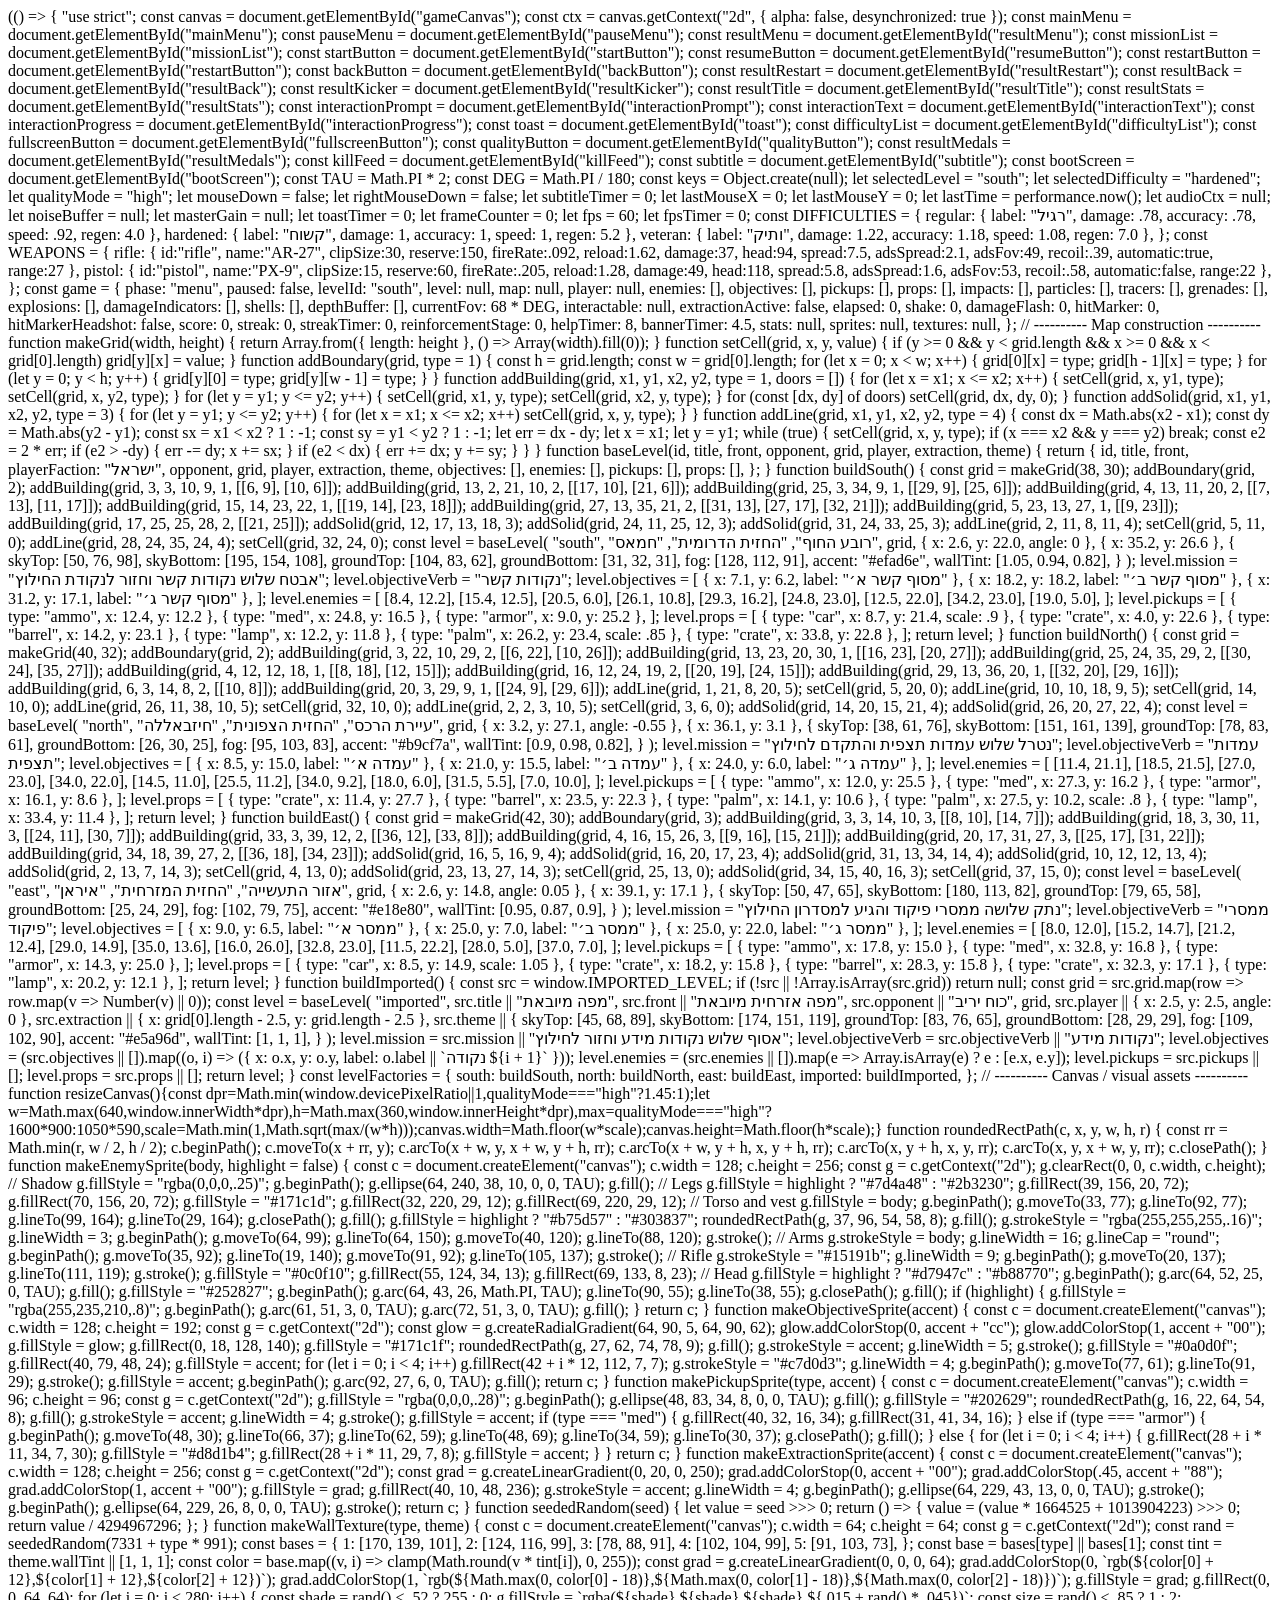
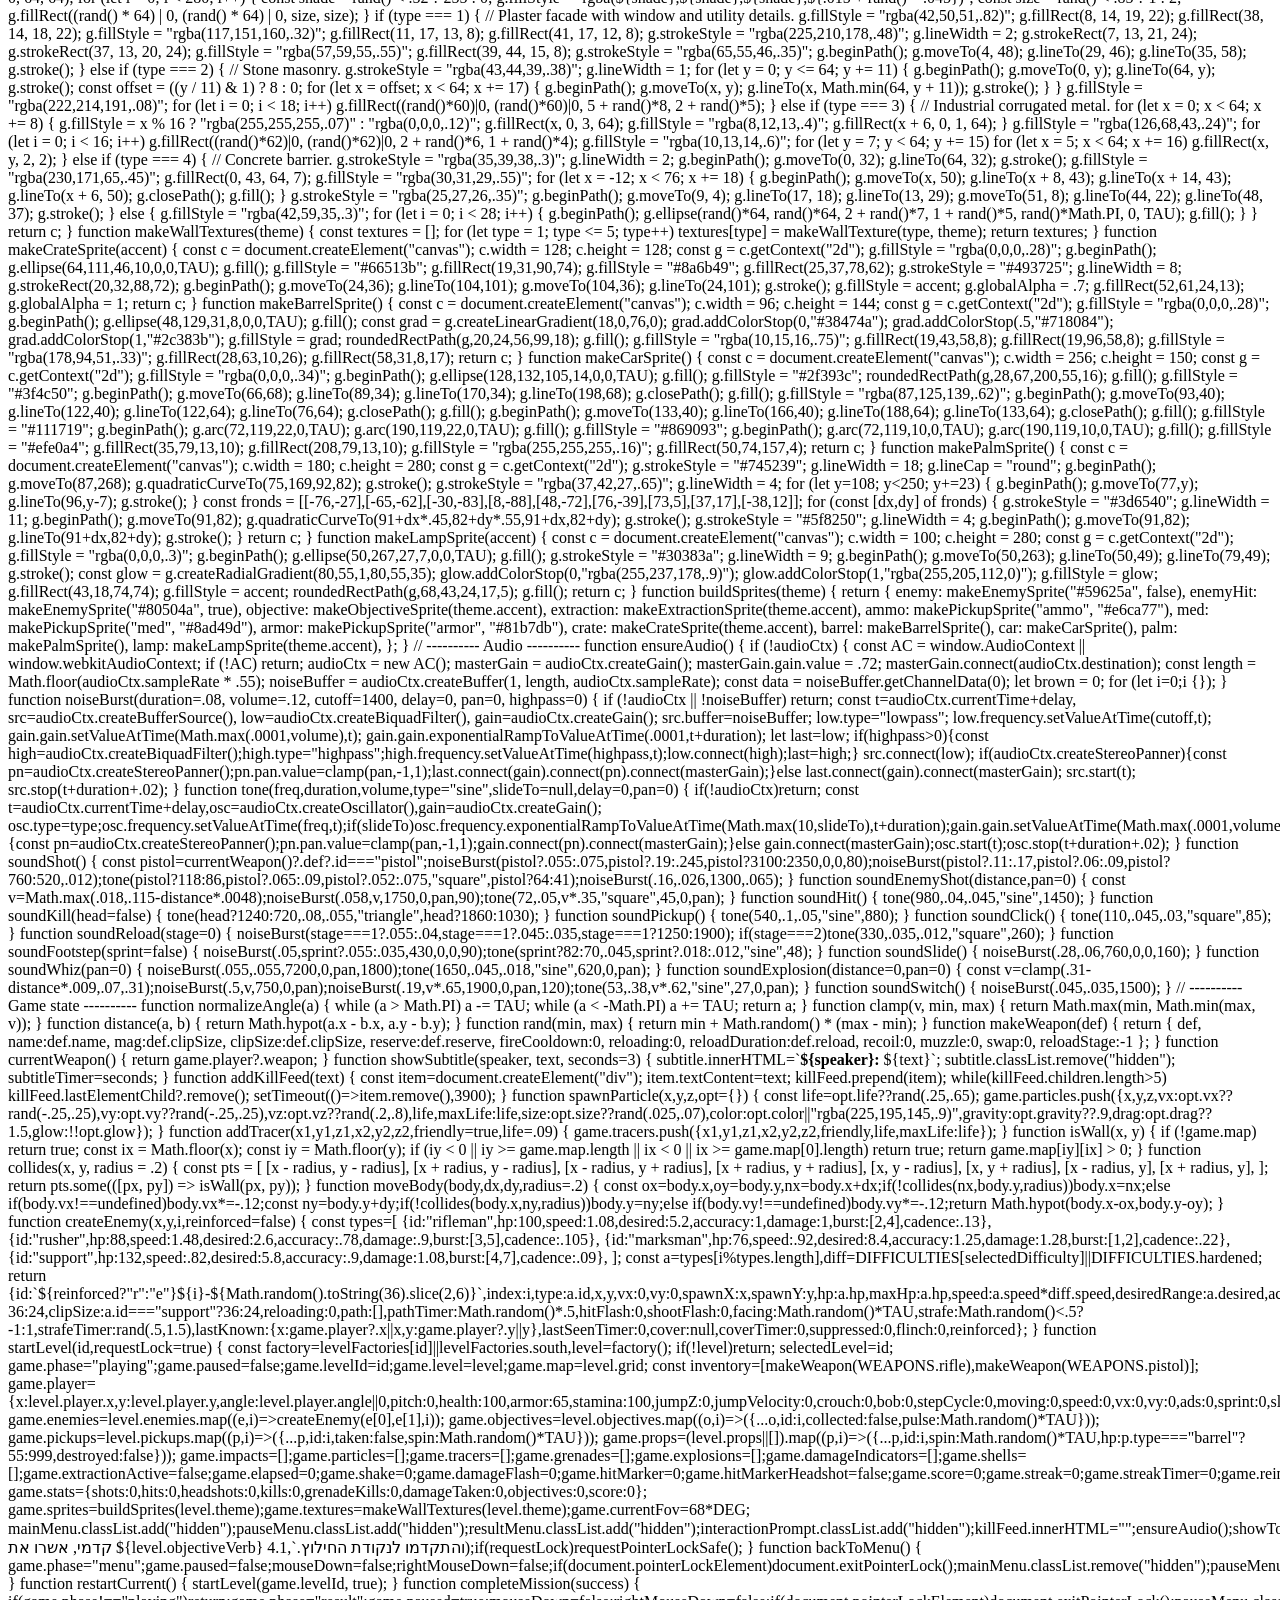
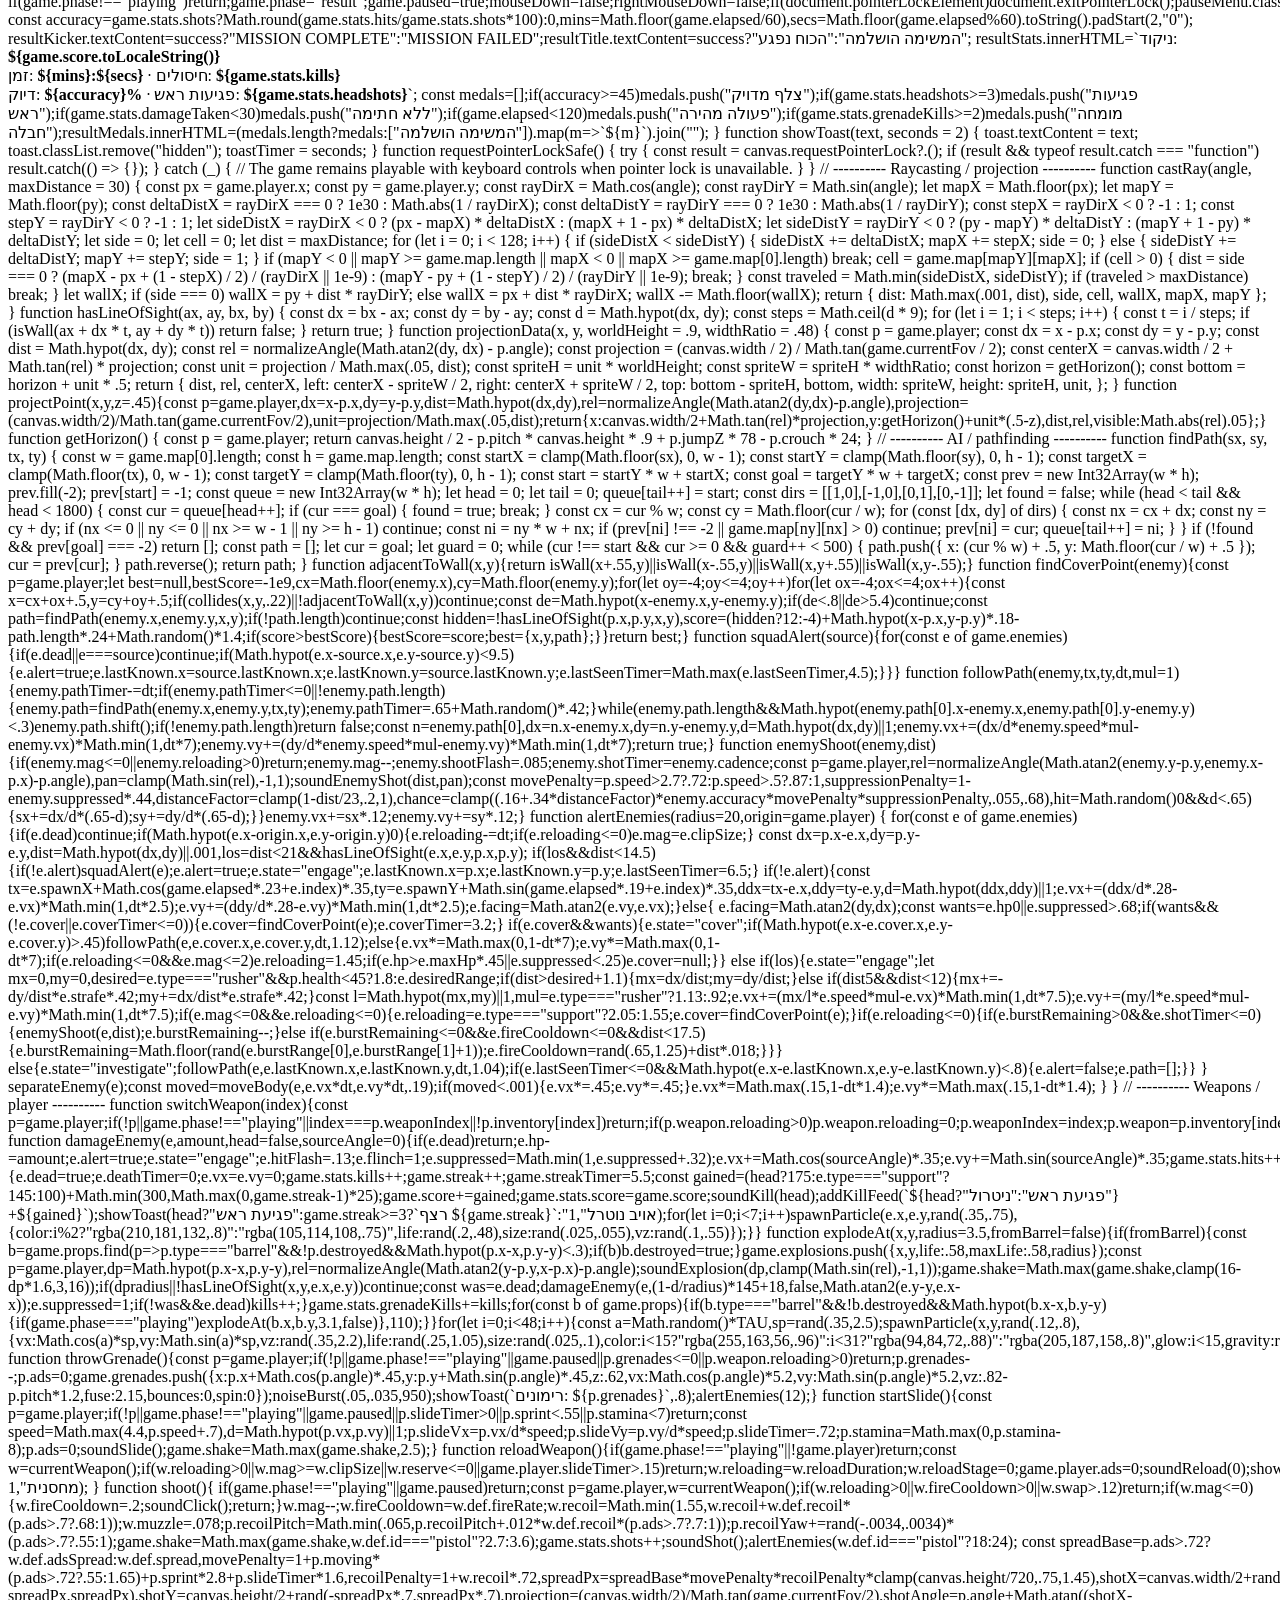
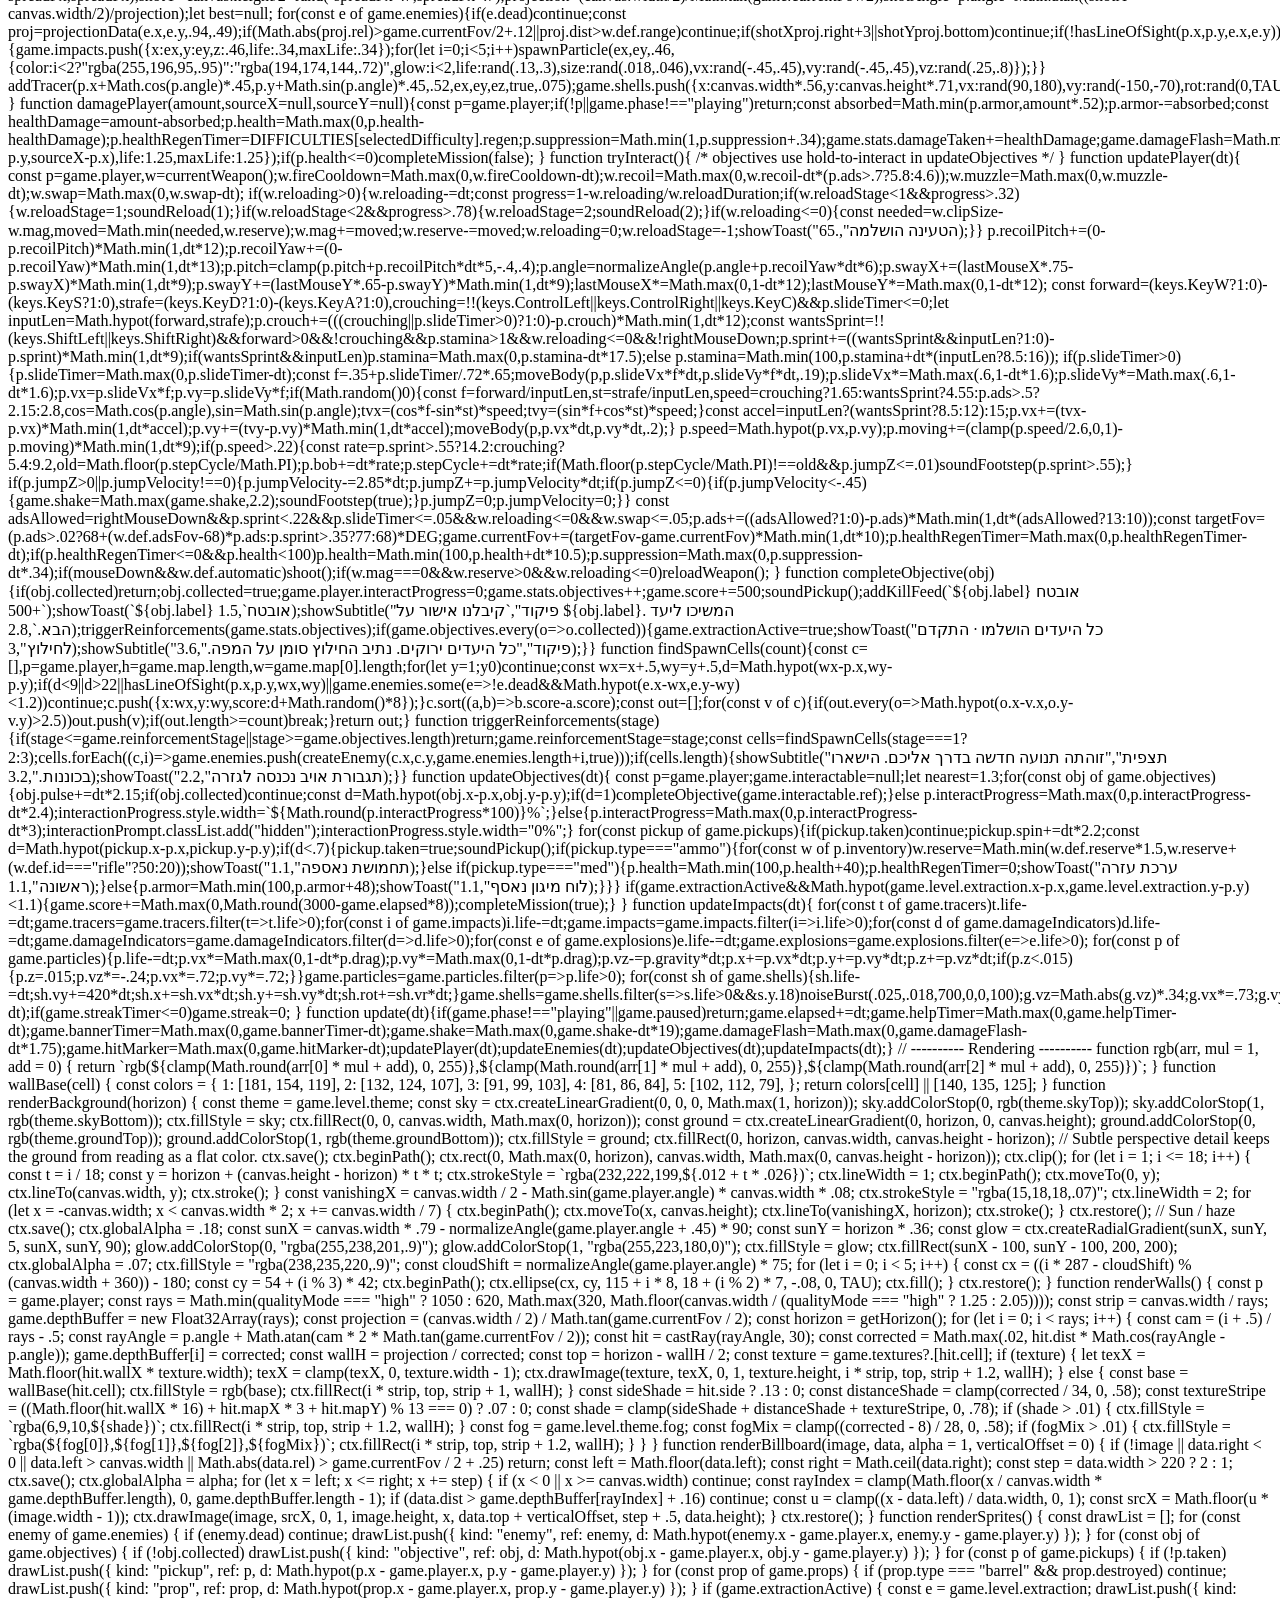
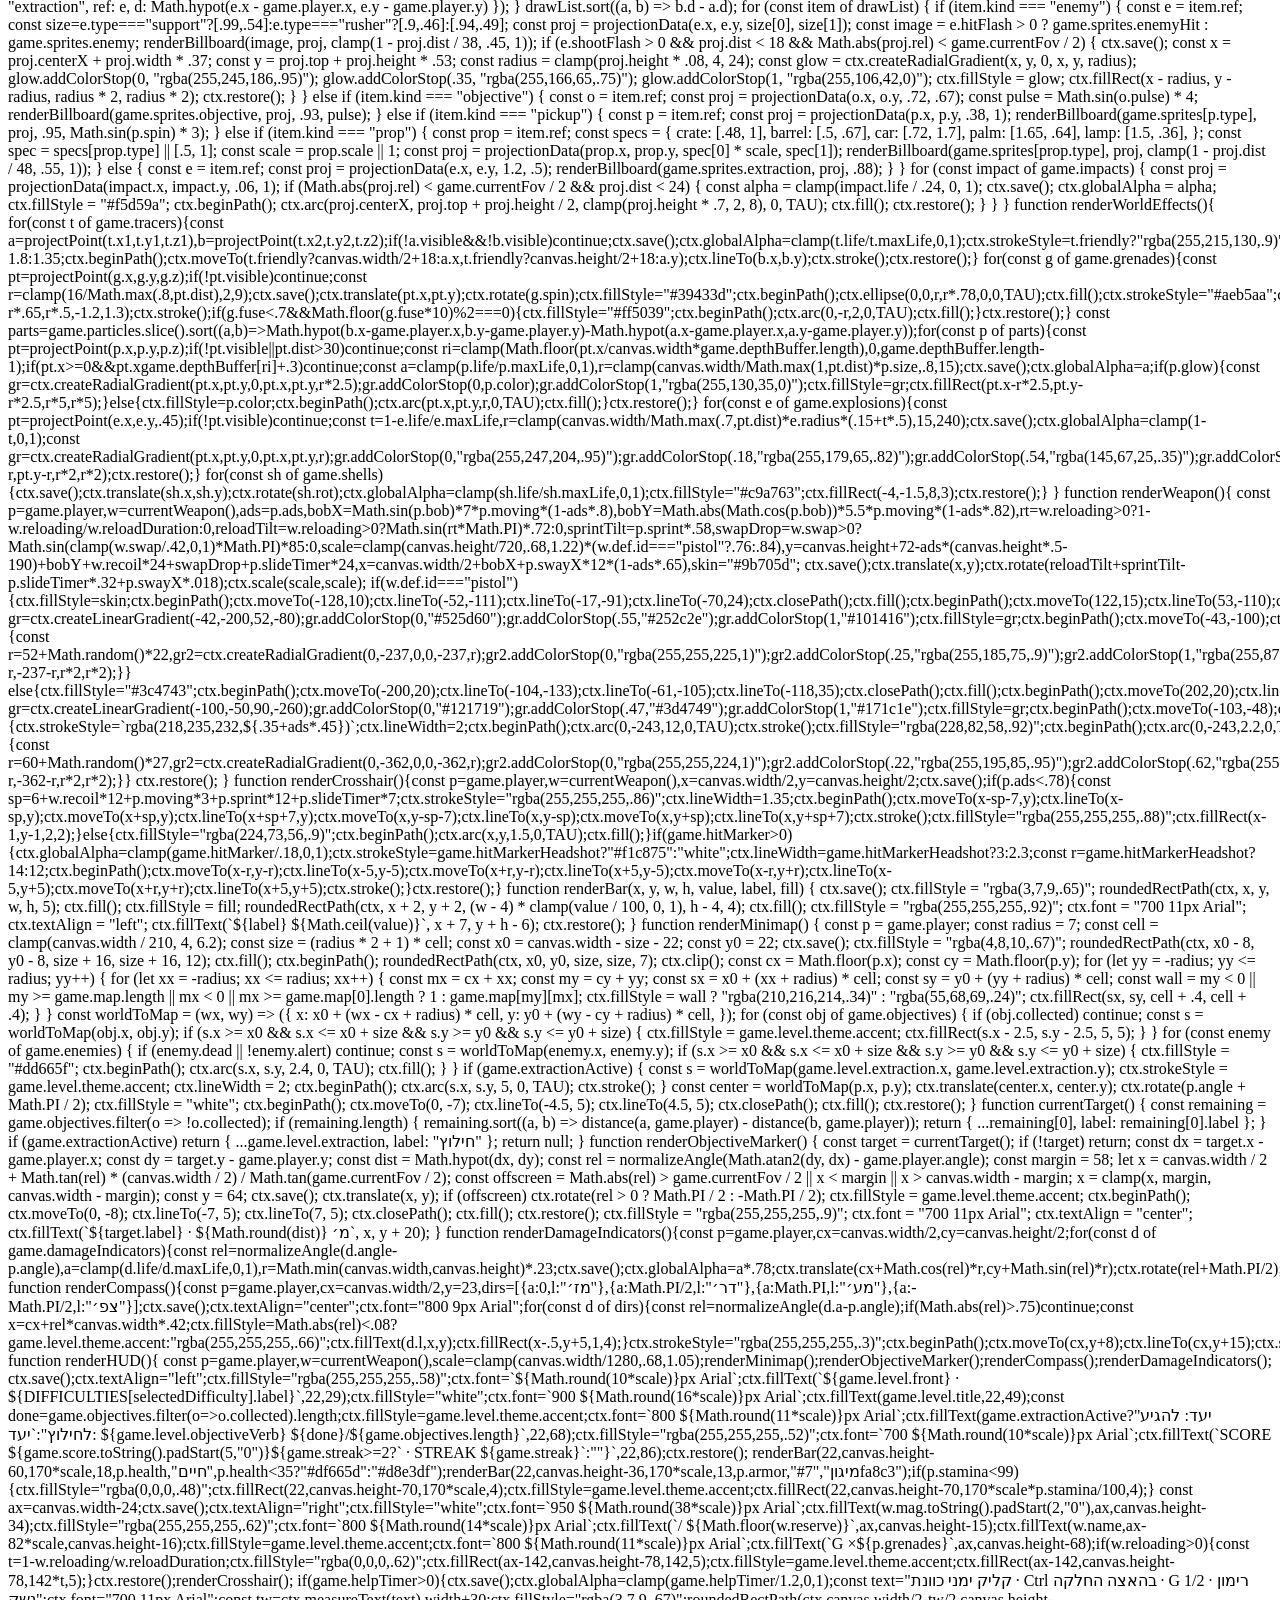
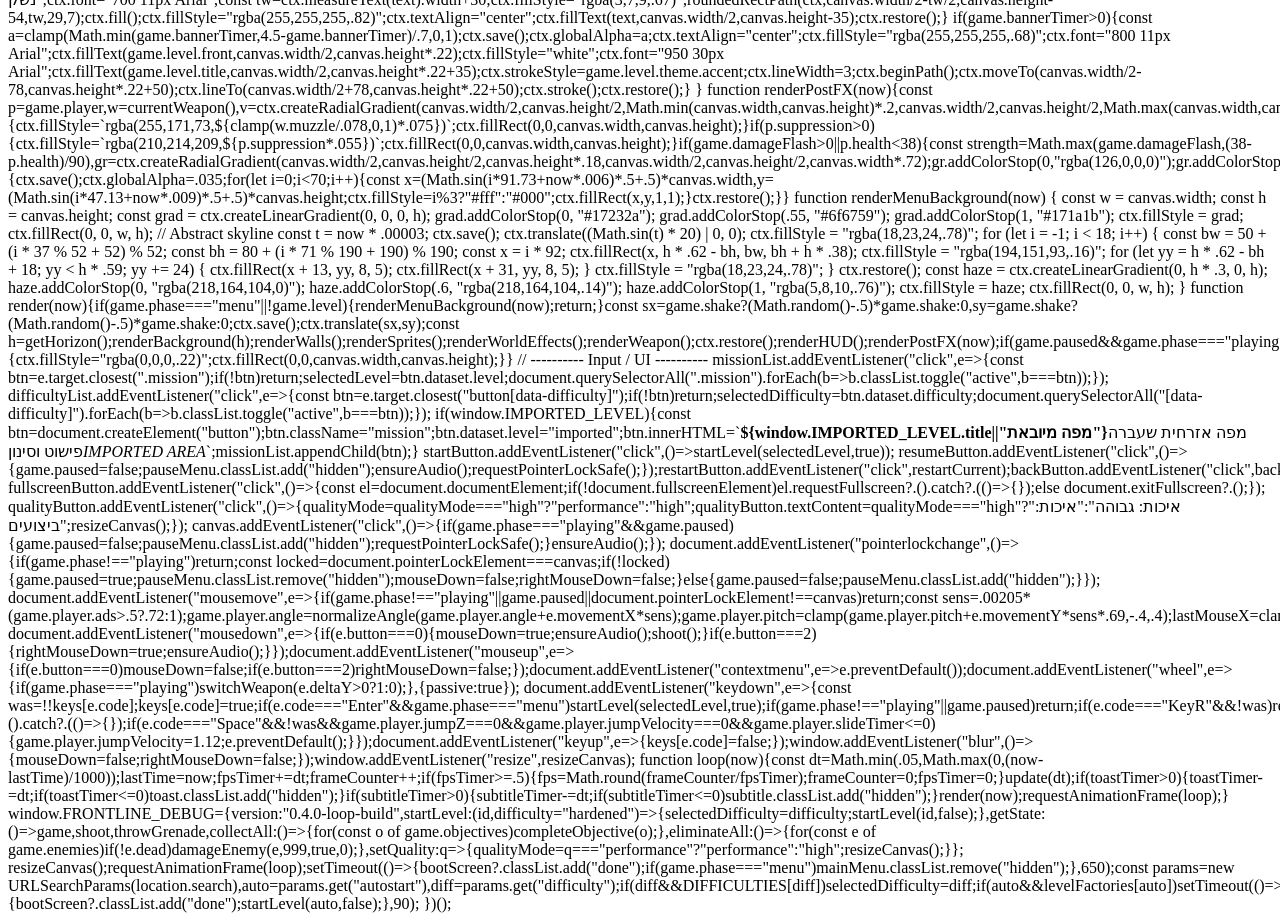
==== commit 1bbac35d: "Add automatic compatibility fallback when WebGL2 is unavailable" ====
--- a/frontline-middle-east/index.html
+++ b/frontline-middle-east/index.html
@@ -1 +1 @@
-<!doctype html><html lang="he" dir="rtl"><head><meta charset="utf-8"><meta name="viewport" content="width=device-width,initial-scale=1,maximum-scale=1,user-scalable=no"><meta name="theme-color" content="#07090b"><title>FRONTLINE: MIDDLE EAST — WebGL2</title><style>*{box-sizing:border-box}html,body{height:100%;margin:0;background:#050709;color:white;font-family:Arial,sans-serif;overflow:hidden}main{height:100%;display:grid;place-items:center;background:radial-gradient(circle at 50% 42%,#1a2329,#050709 67%)}.wrap{width:min(470px,82vw);text-align:center}.logo{font-size:85px;font-weight:950;color:#eda049;filter:drop-shadow(0 12px 25px #000)}h1{direction:ltr;margin:10px 0 4px;font-size:clamp(30px,7vw,52px);letter-spacing:-.06em}p{margin:0;color:#879398;font:700 9px Arial;letter-spacing:.18em;direction:ltr}.bar{height:2px;margin:28px auto 10px;background:#ffffff20;overflow:hidden}.bar i{display:block;width:22%;height:100%;background:#eda049;animation:l 1.1s ease-in-out infinite}small{color:#96a0a3}@keyframes l{from{transform:translateX(-120%)}to{transform:translateX(600%)}}</style></head><body><main><div class="wrap"><div class="logo">F</div><h1>FRONTLINE: MIDDLE EAST</h1><p>WEBGL2 BUILD 1.0</p><div class="bar"><i></i></div><small id="s">טוען מנוע תלת־ממדי…</small></div></main><script>(async()=>{try{const f=["webgl2-01.dat", "webgl2-02.dat", "webgl2-03.dat", "webgl2-04.dat", "webgl2-05.dat", "webgl2-06.dat", "webgl2-07.dat"];let a=[];for(let i=0;i<f.length;i++){s.textContent=`טוען מנוע תלת־ממדי ${Math.round(i/f.length*100)}%`;const r=await fetch(f[i],{cache:'no-store'});if(!r.ok)throw Error(f[i]+': HTTP '+r.status);a.push(await r.text())}const b=atob(a.join('').replace(/\s/g,'')),u=Uint8Array.from(b,c=>c.charCodeAt(0));if(!('DecompressionStream'in window))throw Error('יש לפתוח ב-Chrome או Edge מעודכנים');const q=new Blob([u]).stream().pipeThrough(new DecompressionStream('gzip'));const page=await new Response(q).text();document.open();document.write(page);document.close()}catch(e){console.error(e);s.textContent='טעינת המשחק נכשלה: '+e.message}})();</script></body></html>+<!doctype html><html lang="he" dir="rtl"><head><meta charset="utf-8"><meta name="viewport" content="width=device-width,initial-scale=1,maximum-scale=1,user-scalable=no"><meta name="theme-color" content="#07090b"><title>FRONTLINE: MIDDLE EAST</title><style>*{box-sizing:border-box}html,body{height:100%;margin:0;background:#050709;color:#fff;font-family:Arial,sans-serif;overflow:hidden}main{height:100%;display:grid;place-items:center;text-align:center;background:radial-gradient(circle at 50% 42%,#1a252b,#050709 68%)}.wrap{width:min(520px,84vw)}.logo{font-size:92px;font-weight:950;color:#eda049;filter:drop-shadow(0 12px 26px #000)}h1{direction:ltr;margin:8px 0 4px;font-size:clamp(30px,7vw,54px);letter-spacing:-.06em}p{margin:0;color:#879398;font:700 10px Arial;letter-spacing:.18em;direction:ltr}.bar{height:3px;margin:28px auto 12px;background:#ffffff20;overflow:hidden}.bar i{display:block;width:24%;height:100%;background:#eda049;animation:l 1.05s ease-in-out infinite}small{display:block;color:#aab3b6;line-height:1.55}.mode{margin-top:7px;color:#d69b61;font-size:11px;font-weight:800}@keyframes l{from{transform:translateX(-120%)}to{transform:translateX(520%)}}</style></head><body><main><div class="wrap"><div class="logo">F</div><h1>FRONTLINE: MIDDLE EAST</h1><p>UNIVERSAL COMBAT BUILD 1.1</p><div class="bar"><i></i></div><small id="s">בודק תאימות גרפית…</small><div id="m" class="mode"></div></div></main><script>(async()=>{const s=document.getElementById('s'),m=document.getElementById('m'),q=new URLSearchParams(location.search),full=['webgl2-01.dat','webgl2-02.dat','webgl2-03.dat','webgl2-04.dat','webgl2-05.dat','webgl2-06.dat','webgl2-07.dat'],compat=['v04-01.dat','v04-02a.dat','v04-02b.dat','v04-03.dat','v04-04.dat','v04-05.dat','v04-06.dat'];function webgl2(){try{const c=document.createElement('canvas'),g=c.getContext('webgl2',{antialias:true,alpha:false,powerPreference:'high-performance'});if(!g)return false;g.getExtension('WEBGL_lose_context')?.loseContext();return true}catch{return false}}async function openBuild(files,label){m.textContent=label;const a=[];for(let i=0;i<files.length;i++){s.textContent=`טוען ${label} · ${Math.round(i/files.length*100)}%`;const r=await fetch(files[i],{cache:'no-store'});if(!r.ok)throw Error(files[i]+': HTTP '+r.status);a.push(await r.text())}s.textContent=`מפעיל ${label}…`;const b=atob(a.join('').replace(/\s/g,'')),u=Uint8Array.from(b,c=>c.charCodeAt(0));if(!('DecompressionStream'in window))throw Error('נדרש Chrome או Edge מעודכן');const stream=new Blob([u]).stream().pipeThrough(new DecompressionStream('gzip')),page=await new Response(stream).text();document.open();document.write(page);document.close()}let mode=q.get('mode');if(mode!=='full'&&mode!=='compat')mode=webgl2()?'full':'compat';if(mode==='compat'){s.textContent='WebGL2 לא זמין — מצב תאימות הופעל אוטומטית';await new Promise(r=>setTimeout(r,450))}try{await openBuild(mode==='full'?full:compat,mode==='full'?'מצב תלת־ממד מלא':'מצב תאימות מהיר')}catch(e){console.error(e);if(mode==='full'){s.textContent='המנוע המלא לא עלה — עובר למצב תאימות…';await new Promise(r=>setTimeout(r,500));await openBuild(compat,'מצב תאימות מהיר')}else{s.textContent='טעינת המשחק נכשלה: '+e.message;m.textContent='נסה לרענן באמצעות Ctrl + Shift + R'}}})().catch(e=>{console.error(e);document.getElementById('s').textContent='טעינת המשחק נכשלה: '+e.message})</script></body></html>
